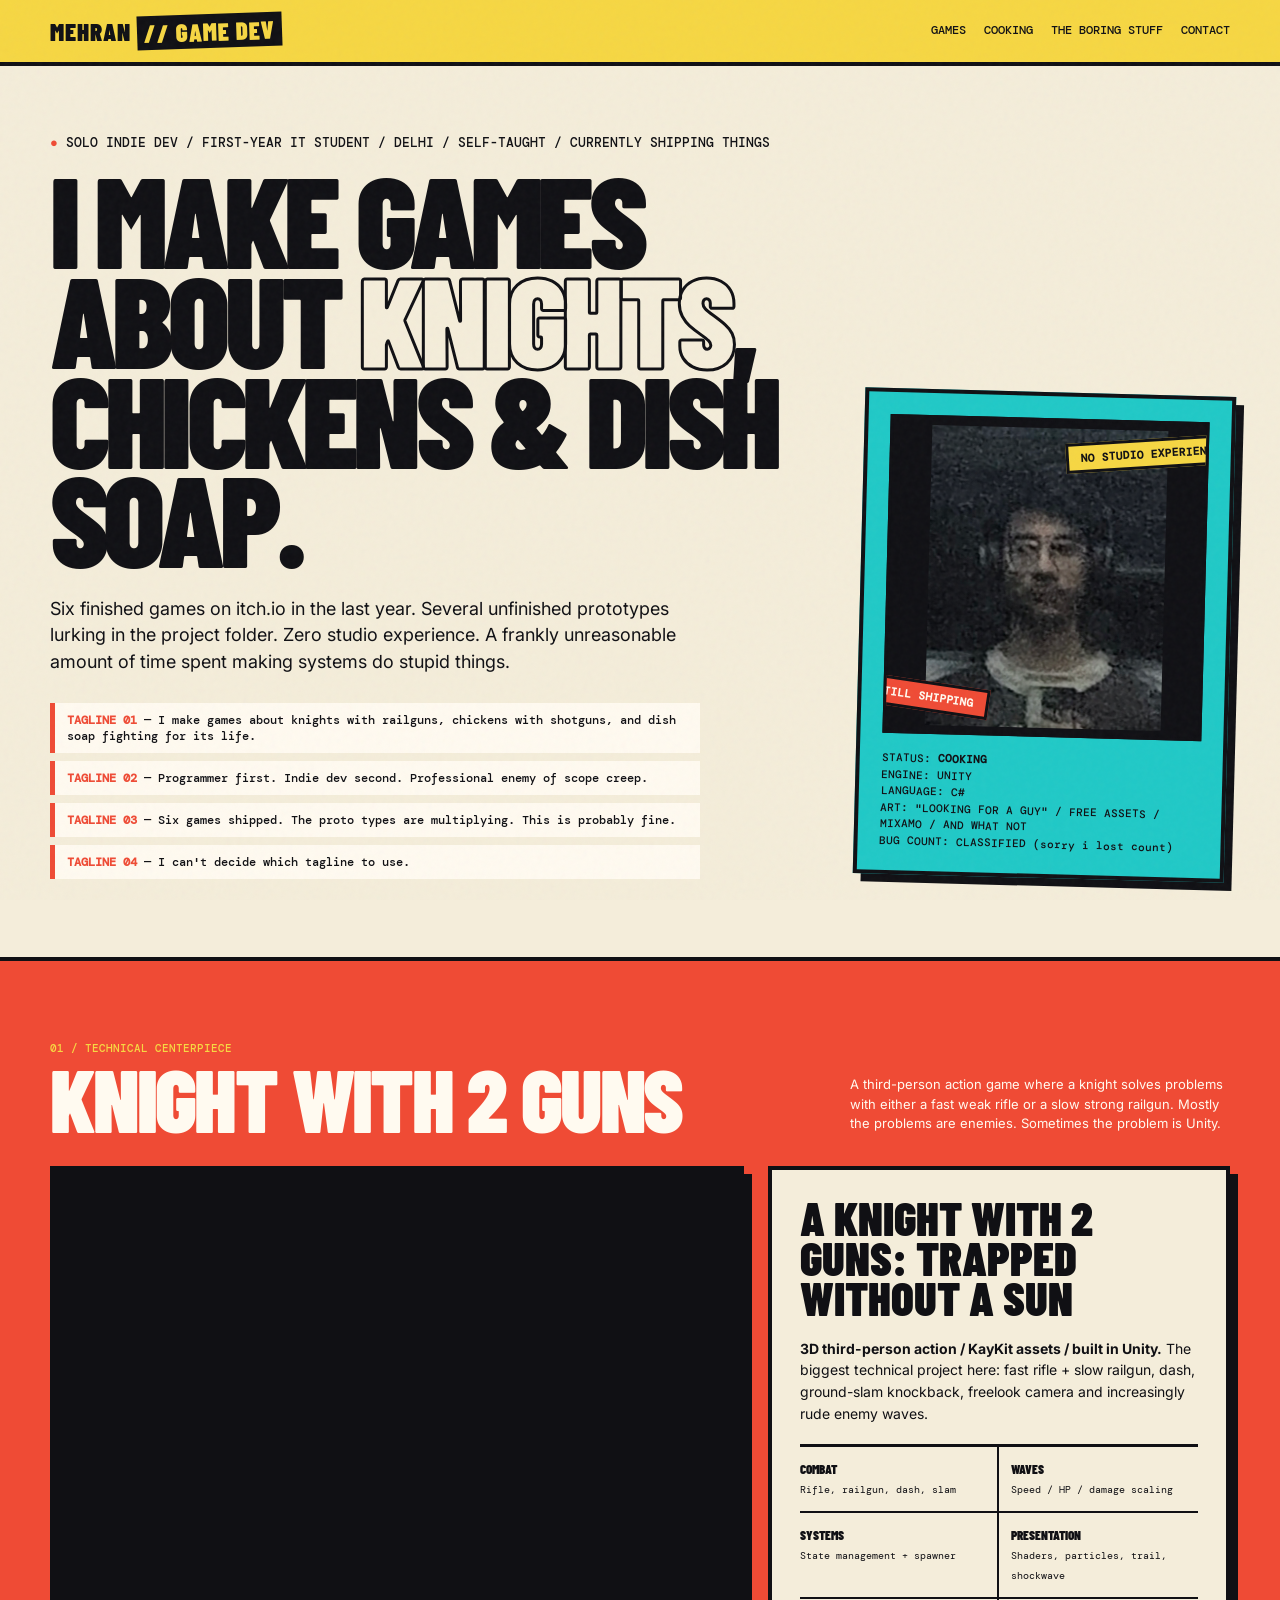
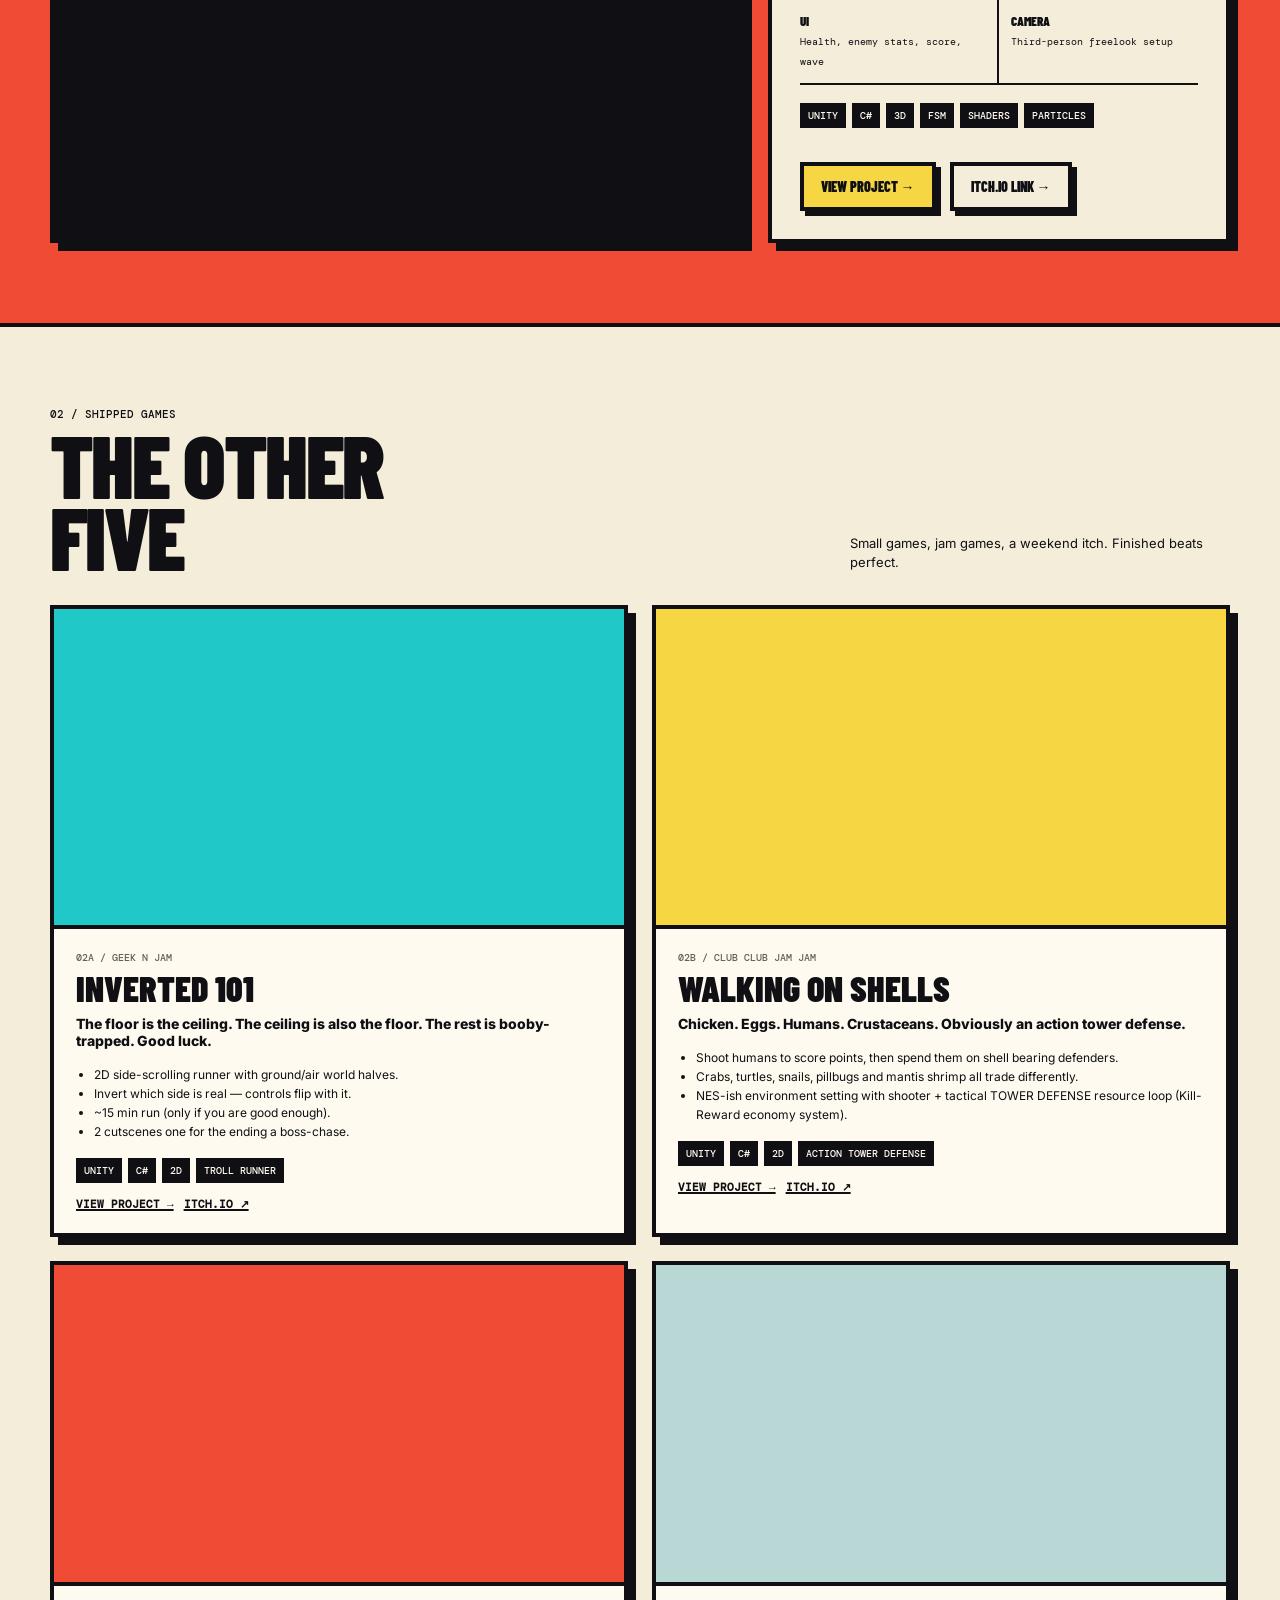
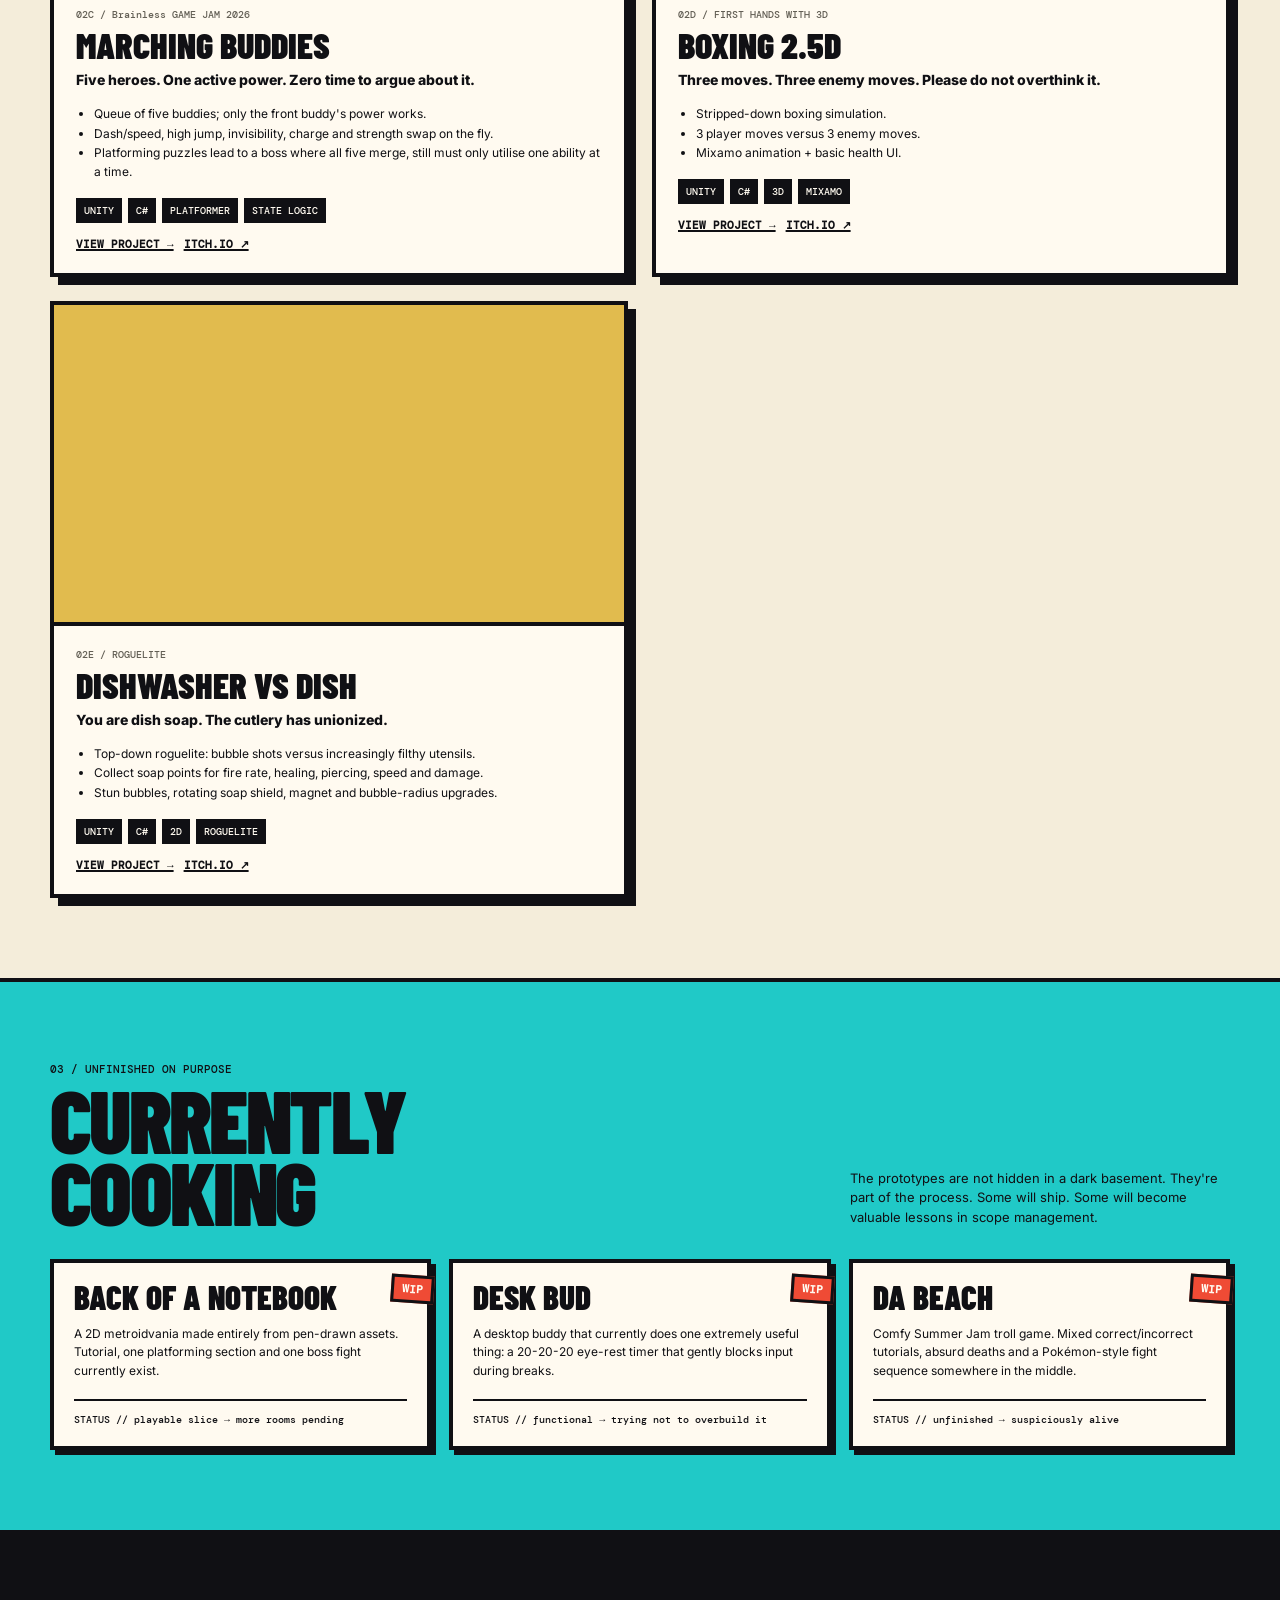
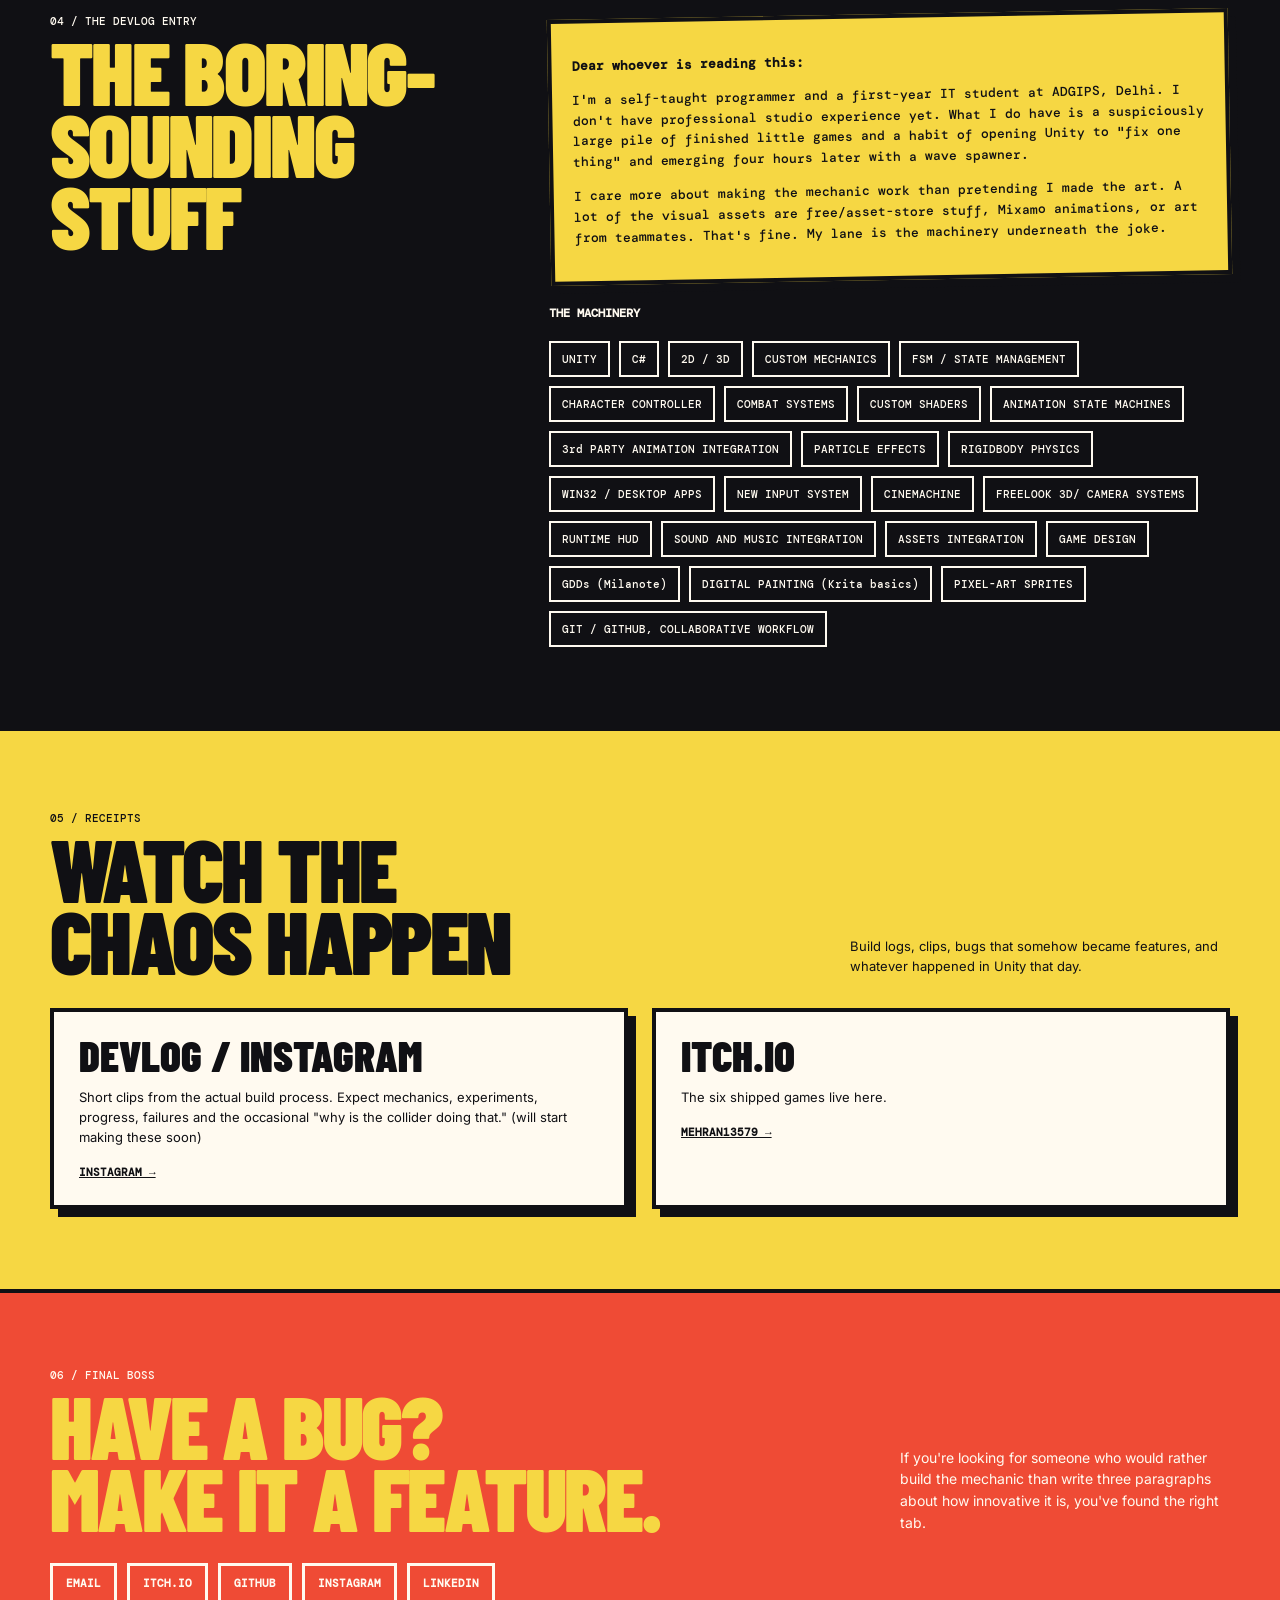
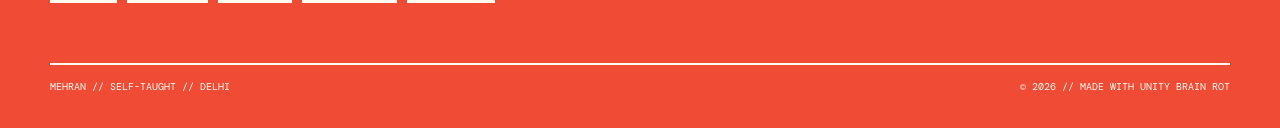
==== index.html @ f03bd95a "initialising portfolio" ====
<!DOCTYPE html>
<html lang="en">
<head>
<meta charset="UTF-8">
<meta name="viewport" content="width=device-width, initial-scale=1.0">
<title>MEHRAN // GAME DEV</title>
<meta name="description" content="Mehran — self-taught indie game developer and first-year IT student at ADGIPS, Delhi. Six shipped games, too many prototypes.">
<link rel="stylesheet" href="css/style.css">
<script src="js/games.js" defer></script><script src="js/main.js" defer></script><script src="js/games-renderer.js" defer></script></head>
<body>
<div class="noise"></div>

<header class="topbar">
  <div class="wrap">
    <div class="logo">MEHRAN <span>// GAME DEV</span></div>
    <nav>
      <a href="#games">games</a><a href="cooking.html">cooking</a><a href="#about">the boring stuff</a><a href="#contact">contact</a>
    </nav>
  </div>
</header>

<main>
<section class="hero">
  <div class="wrap hero-grid">
    <div>
      <div class="kicker">solo indie dev / first-year IT student / Delhi / self-taught / currently shipping things</div>
      <h1>I make games about <span class="stroke">knights</span>, chickens &amp; dish soap.</h1>
      <p class="hero-copy">Six finished games on itch.io in the last year. Several unfinished prototypes lurking in the project folder. Zero studio experience. A frankly unreasonable amount of time spent making systems do stupid things.</p>
      <div class="tagline-options">
        <div class="tagline"><b>TAGLINE 01</b> — I make games about knights with railguns, chickens with shotguns, and dish soap fighting for its life.</div>
        <div class="tagline"><b>TAGLINE 02</b> — Programmer first. Indie dev second. Professional enemy of scope creep.</div>
        <div class="tagline"><b>TAGLINE 03</b> — Six games shipped. The proto types are multiplying. This is probably fine.</div>
        <div class="tagline"><b>TAGLINE 04</b> — I can't decide which tagline to use.</div>
      </div>
    </div>
    <aside class="hero-side">
      <div class="screen"><img src="assets/me.jpg" alt="Mehran"><div class="tape a">NO STUDIO EXPERIENCE</div><div class="tape b">STILL SHIPPING</div></div>
      <p>STATUS: <b>COOKING</b><br>ENGINE: UNITY<br>LANGUAGE: C#<br>ART: "LOOKING FOR A GUY" / FREE ASSETS / MIXAMO / AND WHAT NOT <br>BUG COUNT: CLASSIFIED (sorry i lost count)</p>
    </aside>
  </div>
</section>

<section class="flagship" id="flagship">
  <div class="wrap">
    <div class="section-head">
      <div><div class="eyebrow">01 / technical centerpiece</div><h2>KNIGHT WITH 2 GUNS</h2></div>
      <div class="section-note">A third-person action game where a knight solves problems with either a fast weak rifle or a slow strong railgun. Mostly the problems are enemies. Sometimes the problem is Unity.</div>
    </div>
    <div class="flagship-grid">
      <div class="media" id="flagship-media">
        <video autoplay muted loop playsinline>
          <source src="assets/games/knight/knight edited flaghship1.mp4" type="video/mp4">
        </video>
      <!-- <div class="hud"><span class="tl">HP ████████░░</span><span class="tr">WAVE 07</span><span class="bl">SCORE 004280</span><span class="br">RAILGUN READY</span></div> -->
      </div> 
      <article class="flagship-info">
        <h3>A Knight With 2 Guns: Trapped Without a Sun</h3>
        <p><b>3D third-person action / KayKit assets / built in Unity.</b> The biggest technical project here: fast rifle + slow railgun, dash, ground-slam knockback, freelook camera and increasingly rude enemy waves.</p>
        <div class="specs">
          <div class="spec"><b>Combat</b><small>Rifle, railgun, dash, slam</small></div>
          <div class="spec"><b>Waves</b><small>Speed / HP / damage scaling</small></div>
          <div class="spec"><b>Systems</b><small>State management + spawner</small></div>
          <div class="spec"><b>Presentation</b><small>Shaders, particles, trail, shockwave</small></div>
          <div class="spec"><b>UI</b><small>Health, enemy stats, score, wave</small></div>
          <div class="spec"><b>Camera</b><small>Third-person freelook setup</small></div>
        </div>
        <div class="tags"><span class="tag">UNITY</span><span class="tag">C#</span><span class="tag">3D</span><span class="tag">FSM</span><span class="tag">SHADERS</span><span class="tag">PARTICLES</span></div>
        <div class="card-actions">
          <a class="button" href="games/knight.html">VIEW PROJECT →</a>
          <a class="button secondary" href="https://mehran13579.itch.io/a-knight-with-2-guns-trapped-without-a-sun" target="_blank" rel="noopener">ITCH.IO LINK →</a>
        </div>
      </article>
    </div>
  </div>
</section>

<section class="games" id="games">
<div class="wrap">
  <div class="section-head">
    <div><div class="eyebrow">02 / shipped games</div><h2>THE OTHER<br>FIVE</h2></div>
    <div class="section-note">Small games, jam games, a weekend itch. Finished beats perfect.</div>
  </div>
  <div class="game-grid" id="game-grid"></div>
</div>
</section>

<section class="cooking" id="cooking">
<div class="wrap">
  <div class="section-head"><div><div class="eyebrow">03 / unfinished on purpose</div><h2>CURRENTLY<br>COOKING</h2></div><div class="section-note">The prototypes are not hidden in a dark basement. They're part of the process. Some will ship. Some will become valuable lessons in scope management.</div></div>
  <div class="cook-grid">
    <article class="cook"><h3>Back of a Notebook</h3><p>A 2D metroidvania made entirely from pen-drawn assets. Tutorial, one platforming section and one boss fight currently exist.</p><div class="status">STATUS // playable slice → more rooms pending</div></article>
    <article class="cook"><h3>Desk Bud</h3><p>A desktop buddy that currently does one extremely useful thing: a 20-20-20 eye-rest timer that gently blocks input during breaks.</p><div class="status">STATUS // functional → trying not to overbuild it</div></article>
    <article class="cook"><h3>DA Beach</h3><p>Comfy Summer Jam troll game. Mixed correct/incorrect tutorials, absurd deaths and a Pokémon-style fight sequence somewhere in the middle.</p><div class="status">STATUS // unfinished → suspiciously alive</div></article>
  </div>
</div>
</section>

<section class="about" id="about">
<div class="wrap about-grid">
  <div><div class="eyebrow">04 / the devlog entry</div><h2>THE BORING-SOUNDING STUFF</h2></div>
  <div>
    <div class="devlog">
      <p><b>Dear whoever is reading this:</b></p>
      <p>I'm a self-taught programmer and a first-year IT student at ADGIPS, Delhi. I don't have professional studio experience yet. What I do have is a suspiciously large pile of finished little games and a habit of opening Unity to "fix one thing" and emerging four hours later with a wave spawner.</p>
      <p>I care more about making the mechanic work than pretending I made the art. A lot of the visual assets are free/asset-store stuff, Mixamo animations, or art from teammates. That's fine. My lane is the machinery underneath the joke.</p>
    </div>
    <div class="skill-label">the machinery</div>
    <div class="skills">
      <span class="skill">UNITY</span><span class="skill">C#</span><span class="skill">2D / 3D</span><span class="skill">CUSTOM MECHANICS</span><span class="skill">FSM / STATE MANAGEMENT</span><span class="skill">CHARACTER CONTROLLER</span><span class="skill">COMBAT SYSTEMS</span><span class="skill">CUSTOM SHADERS</span><span class="skill">ANIMATION STATE MACHINES</span><span class="skill">3rd PARTY ANIMATION INTEGRATION</span><span class="skill">PARTICLE EFFECTS</span><span class="skill">RIGIDBODY PHYSICS</span><span class="skill">WIN32 / DESKTOP APPS</span><span class="skill">NEW INPUT SYSTEM</span><span class="skill">CINEMACHINE</span><span class="skill">FREELOOK 3D/ CAMERA SYSTEMS</span><span class="skill">RUNTIME HUD</span><span class="skill">SOUND AND MUSIC INTEGRATION</span><span class="skill">ASSETS INTEGRATION</span><span class="skill">GAME DESIGN</span><span class="skill">GDDs (Milanote)</span><span class="skill">DIGITAL PAINTING (Krita basics)</span><span class="skill">PIXEL-ART SPRITES</span><span class="skill">GIT / GITHUB, COLLABORATIVE WORKFLOW</span>
    </div>
  </div>
</div>
</section>

<section class="content">
<div class="wrap">
  <div class="section-head"><div><div class="eyebrow">05 / receipts</div><h2>WATCH THE<br>CHAOS HAPPEN</h2></div><div class="section-note">Build logs, clips, bugs that somehow became features, and whatever happened in Unity that day.</div></div>
  <div class="content-grid">
    <article class="content-card"><h3>Devlog / Instagram</h3><p>Short clips from the actual build process. Expect mechanics, experiments, progress, failures and the occasional "why is the collider doing that." (will start making these soon)</p><a href="https://www.instagram.com/marshmallow077341/" target="_blank" rel="noopener"">INSTAGRAM →</a></article>
    <article class="content-card"><h3>Itch.io</h3><p>The six shipped games live here.</p><a href="https://mehran13579.itch.io/" target="_blank" rel="noopener">Mehran13579 →</a></article>
  </div>
</div>
</section>
</main>

<footer id="contact">
<div class="wrap">
  <div class="footer-main">
    <div><div class="eyebrow">06 / final boss</div><h2>HAVE A BUG?<br>MAKE IT A FEATURE.</h2></div>
    <div style="max-width:330px;font-size:14px;line-height:1.55">If you're looking for someone who would rather build the mechanic than write three paragraphs about how innovative it is, you've found the right tab.</div>
  </div>
  <div class="footer-links">
    <a href="https://mail.google.com/mail/?view=cm&fs=1&to=mehran810428@gmail.com" target="_blank" rel="noopener">EMAIL</a>
    <a href="https://mehran13579.itch.io/"  target="_blank" rel="noopener">ITCH.IO</a>
    <a href="https://github.com/Mehran579"  target="_blank" rel="noopener">GITHUB</a>
    <a href="https://www.instagram.com/marshmallow077341/"  target="_blank" rel="noopener">INSTAGRAM</a>
    <a href="https://www.linkedin.com/in/md-mehran-83b8a8310/"  target="_blank" rel="noopener">LINKEDIN</a>
  </div>
  <div class="footnote"><span>MEHRAN // SELF-TAUGHT // DELHI</span><span>© 2026 // MADE WITH UNITY BRAIN ROT</span></div>
</div>
</footer>


</body>
</html>
---- css/style.css ----
@import url('https://fonts.googleapis.com/css2?family=Barlow+Condensed:wght@600;700;800;900&family=DM+Mono:wght@400;500&family=Inter:wght@400;600;700;800&display=swap');

:root{
  --ink:#101014;
  --paper:#f4edda;
  --yellow:#f6d743;
  --red:#ef4b35;
  --cyan:#20c9c7;
  --white:#fffaf0;
  --muted:#635f55;
  --border:4px solid var(--ink);
  --shadow:8px 8px 0 var(--ink);
  --display:"Barlow Condensed", Impact, sans-serif;
  --body:Inter, Arial, sans-serif;
  --mono:"DM Mono", monospace;
}
*{box-sizing:border-box}
html{scroll-behavior:smooth}
body{margin:0;background:var(--paper);color:var(--ink);font-family:var(--body);overflow-x:hidden}
a{color:inherit}
::selection{background:var(--red);color:var(--white)}

.noise{position:fixed;inset:0;pointer-events:none;opacity:.035;z-index:20;background-image:url("data:image/svg+xml,%3Csvg viewBox='0 0 180 180' xmlns='http://www.w3.org/2000/svg'%3E%3Cfilter id='n'%3E%3CfeTurbulence type='fractalNoise' baseFrequency='.9' numOctaves='3' stitchTiles='stitch'/%3E%3C/filter%3E%3Crect width='100%25' height='100%25' filter='url(%23n)'/%3E%3C/svg%3E")}
.wrap{width:min(1180px,calc(100% - 32px));margin:auto}
.topbar{border-bottom:var(--border);background:var(--yellow);position:sticky;top:0;z-index:15}
.topbar .wrap{height:62px;display:flex;align-items:center;justify-content:space-between;gap:20px}
.logo{font:900 25px var(--display);letter-spacing:.04em}
.logo span{display:inline-block;background:var(--ink);color:var(--yellow);padding:2px 7px;transform:rotate(-2deg)}
nav{display:flex;gap:18px;font:500 12px var(--mono);text-transform:uppercase}
nav a{text-decoration:none;border-bottom:2px solid transparent}
nav a:hover{border-color:var(--ink)}

.hero{padding:68px 0 78px;border-bottom:var(--border);position:relative;overflow:hidden}
.hero-grid{display:grid;grid-template-columns:1.35fr .65fr;gap:38px;align-items:end}
.kicker{font:500 13px var(--mono);text-transform:uppercase;margin-bottom:18px}
.kicker::before{content:"●";color:var(--red);margin-right:8px}
h1{font:900 clamp(65px,10vw,142px)/.78 var(--display);text-transform:uppercase;letter-spacing:-.045em;margin:0;max-width:850px}
.hero h1 .stroke{-webkit-text-stroke:3px var(--ink);color:transparent}
.hero-copy{font-size:18px;line-height:1.45;max-width:630px;margin:28px 0 0}
.tagline-options{margin-top:28px;display:grid;gap:8px;max-width:650px}
.tagline{font:500 12px var(--mono);border-left:5px solid var(--red);padding:9px 12px;background:var(--white)}
.tagline b{color:var(--red)}
.hero-side{border:var(--border);background:var(--cyan);padding:22px;box-shadow:var(--shadow);transform:rotate(1.5deg)}
.hero-side .screen{aspect-ratio:1/1;background:var(--ink);border:3px solid var(--ink);display:grid;place-items:center;position:relative;overflow:hidden}
.crosshair{font:900 95px var(--display);color:var(--yellow);line-height:1}
.hero-side p{font:500 11px var(--mono);line-height:1.5;margin:16px 0 0}
.tape{position:absolute;background:var(--yellow);border:3px solid var(--ink);padding:5px 12px;font:700 11px var(--mono);transform:rotate(-5deg)}
.tape.a{top:15px;right:-30px}.tape.b{bottom:20px;left:-25px;transform:rotate(7deg);background:var(--red);color:var(--white)}

section{padding:80px 0;border-bottom:var(--border)}
.section-head{display:flex;justify-content:space-between;align-items:flex-end;gap:20px;margin-bottom:32px}
.eyebrow{font:500 11px var(--mono);text-transform:uppercase;margin-bottom:7px}
h2{font:900 clamp(45px,7vw,88px)/.82 var(--display);margin:0;text-transform:uppercase;letter-spacing:-.03em}
.section-note{max-width:380px;font-size:13px;line-height:1.5}

.flagship{background:var(--red)}
.flagship .section-head{color:var(--white)}
.flagship .eyebrow{color:var(--yellow)}
.flagship-grid{display:grid;grid-template-columns:1.2fr .8fr;gap:24px}
.media{border:var(--border);background:var(--ink);box-shadow:var(--shadow);position:relative;min-height:420px;display:flex;align-items:center;justify-content:center;overflow:hidden}
/* .media::before{content:"GAMEPLAY MEDIA SLOT";font:700 13px var(--mono);letter-spacing:.12em;color:var(--yellow);border:2px dashed var(--yellow);padding:16px;transform:rotate(-4deg)} */
.media .hud{position:absolute;inset:15px;pointer-events:none;font:700 10px var(--mono);color:var(--white)}
.hud span{position:absolute}.hud .tl{top:0;left:0}.hud .tr{top:0;right:0}.hud .bl{bottom:0;left:0}.hud .br{bottom:0;right:0}
.flagship-info{border:var(--border);background:var(--paper);padding:28px;box-shadow:var(--shadow)}
.flagship-info h3{font:900 47px/.85 var(--display);text-transform:uppercase;margin:0 0 20px}
.flagship-info p{font-size:14px;line-height:1.55}
.specs{display:grid;grid-template-columns:1fr 1fr;border-top:3px solid var(--ink);margin-top:20px}
.spec{padding:14px 8px 14px 0;border-bottom:2px solid var(--ink)}
.spec:nth-child(odd){border-right:2px solid var(--ink);padding-right:12px}
.spec:nth-child(even){padding-left:12px}
.spec b{display:block;font:900 13px var(--display);text-transform:uppercase}.spec small{font:400 10px var(--mono)}
.tags{display:flex;flex-wrap:wrap;gap:6px;margin-top:18px}
.tag{font:500 10px var(--mono);background:var(--ink);color:var(--white);padding:6px 8px}
.button{display:inline-block;margin-top:20px;background:var(--yellow);border:var(--border);padding:12px 17px;text-decoration:none;font:900 14px var(--display);text-transform:uppercase;box-shadow:5px 5px 0 var(--ink)}
.button:hover{transform:translate(3px,3px);box-shadow:2px 2px 0 var(--ink)}

.games{background:var(--paper)}
.game-grid{display:grid;grid-template-columns:repeat(2,1fr);gap:24px}
.game-card{border:var(--border);background:var(--white);box-shadow:var(--shadow);position:relative;transition:transform .15s}
.game-card:hover{transform:rotate(-.7deg)}
.game-art{aspect-ratio:16/9;height:auto;background:var(--ink);display:grid;place-items:center;border-bottom:var(--border);position:relative;overflow:hidden}
.game-art .slot{color:var(--yellow);font:500 11px var(--mono);border:2px dashed var(--yellow);padding:12px}
.game-art .icon{position:absolute;font:900 80px var(--display);opacity:.9}
.game-card:nth-child(1) .game-art{background:var(--cyan)}.game-card:nth-child(2) .game-art{background:var(--yellow)}
.game-card:nth-child(3) .game-art{background:var(--red)}.game-card:nth-child(4) .game-art{background:#b9d7d5}
.game-card:nth-child(5) .game-art{background:#e1bb4e}
.card-body{padding:22px}
.card-num{font:500 10px var(--mono);color:var(--muted)}
.card-body h3{font:900 36px/.9 var(--display);text-transform:uppercase;margin:8px 0 10px}
.hook{font-weight:800;font-size:14px;margin-bottom:16px}
.card-body ul{padding-left:18px;margin:0;font-size:12px;line-height:1.6}
.card-body .tags{margin-top:17px}
.card-link{font:700 11px var(--mono);display:inline-block;margin-top:18px;text-transform:uppercase;text-decoration-thickness:2px}

.cooking{background:var(--cyan)}
.cook-grid{display:grid;grid-template-columns:repeat(3,1fr);gap:18px}
.cook{border:var(--border);background:var(--white);padding:20px;box-shadow:5px 5px 0 var(--ink);position:relative}
.cook:after{content:"WIP";position:absolute;top:12px;right:-7px;background:var(--red);color:var(--white);border:3px solid var(--ink);padding:4px 8px;font:900 11px var(--mono);transform:rotate(4deg)}
.cook h3{font:900 33px/.9 var(--display);text-transform:uppercase;margin:0 0 12px;padding-right:30px}
.cook p{font-size:12px;line-height:1.55}
.cook .status{font:500 10px var(--mono);border-top:2px solid var(--ink);padding-top:12px;margin-top:18px}

.about{background:var(--ink);color:var(--white)}
.about-grid{display:grid;grid-template-columns:.8fr 1.2fr;gap:45px}
.about h2{color:var(--yellow)}
.devlog{border:var(--border);padding:20px;background:var(--yellow);color:var(--ink);box-shadow:var(--shadow);transform:rotate(-1deg)}
.devlog p{font:500 13px/1.6 var(--mono)}
.skills{display:flex;flex-wrap:wrap;gap:9px;margin-top:20px}
.skill{border:2px solid var(--white);padding:9px 11px;font:500 11px var(--mono)}
.about-copy{font-size:16px;line-height:1.65;max-width:700px}.about-copy strong{color:var(--yellow)}
.skill-label{font:700 12px var(--mono);margin-top:25px;text-transform:uppercase}

.content{background:var(--yellow)}
.content-grid{display:grid;grid-template-columns:1fr 1fr;gap:24px}
.content-card{border:var(--border);background:var(--white);padding:25px;box-shadow:var(--shadow)}
.content-card h3{font:900 43px/.85 var(--display);text-transform:uppercase;margin:0 0 12px}
.content-card p{font-size:13px;line-height:1.55}
.content-card a{font:700 11px var(--mono);text-transform:uppercase}

footer{background:var(--red);color:var(--white);padding:75px 0 35px}
.footer-main{display:flex;justify-content:space-between;align-items:end;gap:30px}
footer h2{color:var(--yellow);max-width:700px}
.footer-links{display:flex;flex-wrap:wrap;gap:10px;margin-top:30px}
.footer-links a{border:3px solid var(--white);padding:10px 13px;text-decoration:none;font:700 11px var(--mono)}
.footer-links a:hover{background:var(--white);color:var(--red)}
.footnote{margin-top:60px;border-top:2px solid var(--white);padding-top:15px;font:400 10px var(--mono);display:flex;justify-content:space-between}

@media(max-width:800px){
  .topbar .wrap{height:auto;min-height:58px;padding:10px 0}.topbar nav{display:none}
  .hero{padding:50px 0}.hero-grid,.flagship-grid,.about-grid,.content-grid{grid-template-columns:1fr}
  .hero-side{max-width:330px;margin:10px auto 0}.game-grid{grid-template-columns:1fr}.cook-grid{grid-template-columns:1fr}
  .media{min-height:300px}.section-head{display:block}.section-note{margin-top:15px}
  .footer-main{display:block}
}
@media(max-width:500px){
  .wrap{width:min(100% - 22px,1180px)}section{padding:55px 0}
  h1{font-size:65px}.flagship-info h3{font-size:39px}.game-art{aspect-ratio:16/9;height:auto}
  .specs{grid-template-columns:1fr}.spec:nth-child(odd){border-right:0;padding-right:0}.spec:nth-child(even){padding-left:0}
  .footnote{display:block}.footnote span{display:block;margin-top:8px}
}
/* Scalable media */
.game-media,.game-media img,.game-media video{width:100%;height:100%}
.game-media{position:absolute;inset:0;overflow:hidden}
.game-media img,.game-media video{object-fit:cover;display:block}
.game-media-placeholder{position:absolute;inset:0;display:grid;place-items:center;pointer-events:none}
.game-art .game-media-placeholder{color:var(--yellow);font:500 11px var(--mono);z-index:2}
.game-art.has-media .game-media-placeholder{display:none}


/* MP4 / WebM gameplay media */
.game-media video{
  width:100%;
  height:100%;
  display:block;
  object-fit:cover;
}
.game-media .video-fallback{
  display:none;
}


/* =========================================================
   MULTI-PAGE PROJECTS
   Same visual language; deeper project pages.
   ========================================================= */
.project-hero{padding:64px 0 72px;border-bottom:var(--border);background:var(--red)}
.project-hero.yellow{background:var(--yellow)}
.project-hero.cyan{background:var(--cyan)}
.project-top{display:grid;grid-template-columns:1fr 1fr;gap:34px;align-items:end}
.project-label{font:500 12px var(--mono);text-transform:uppercase;margin-bottom:14px}
.project-title{font:900 clamp(58px,8vw,110px)/.8 var(--display);text-transform:uppercase;letter-spacing:-.045em;margin:0;max-width:850px}
.project-hook{font:800 clamp(19px,2.2vw,28px)/1.08 var(--display);text-transform:uppercase;margin:24px 0 0;max-width:700px}
.project-intro{font-size:17px;line-height:1.5;max-width:560px;border:var(--border);background:var(--white);padding:24px;box-shadow:var(--shadow);transform:rotate(1deg)}
.project-media{border:var(--border);background:var(--ink);box-shadow:var(--shadow);margin-top:40px;aspect-ratio:16/9;position:relative;overflow:hidden}
.project-media video,.project-media img{width:100%;height:100%;display:block;object-fit:cover}
.project-media .media-empty{height:100%;display:grid;place-items:center;color:var(--yellow);font:500 12px var(--mono);text-align:center;padding:20px}
.project-body{padding:72px 0}
.project-grid{display:grid;grid-template-columns:1.35fr .65fr;gap:54px}
.project-body h2{font-size:58px;margin-bottom:20px}
.project-copy{font-size:18px;line-height:1.6;max-width:720px}
.project-copy p{margin:0 0 22px}
.system-list{display:grid;grid-template-columns:repeat(2,minmax(0,1fr));gap:0;border-top:var(--border)}
.system-item{font:700 13px var(--mono);padding:15px 10px;border-bottom:3px solid var(--ink);text-transform:uppercase}
.project-aside{border:var(--border);background:var(--yellow);padding:22px;box-shadow:var(--shadow);align-self:start}
.project-aside h3{font:900 37px/.9 var(--display);text-transform:uppercase;margin:0 0 20px}
.project-bullets{margin:0;padding-left:19px;line-height:1.65}
.project-bullets li{margin-bottom:10px}
.project-tags{display:flex;flex-wrap:wrap;gap:7px;margin:24px 0}
.project-tag{background:var(--ink);color:var(--white);font:700 10px var(--mono);padding:6px 8px}
.project-cta{display:flex;flex-wrap:wrap;gap:12px;margin-top:28px}
.project-button{display:inline-block;background:var(--yellow);border:var(--border);box-shadow:6px 6px 0 var(--ink);padding:13px 17px;font:800 12px var(--mono);text-decoration:none;text-transform:uppercase}
.project-button.dark{background:var(--ink);color:var(--white);box-shadow:6px 6px 0 var(--red)}
.project-button:hover{transform:translate(3px,3px);box-shadow:3px 3px 0 var(--ink)}
.project-note{border-left:7px solid var(--red);background:var(--paper);padding:16px 18px;font:500 12px/1.6 var(--mono);margin-top:28px}
.back-row{padding:18px 0;border-bottom:var(--border);background:var(--paper)}
.back-row a{font:700 11px var(--mono);text-decoration:none;text-transform:uppercase}
.back-row a:hover{text-decoration:underline}
.site-footer{padding:54px 0;background:var(--ink);color:var(--white)}
.site-footer .logo span{background:var(--yellow);color:var(--ink)}
.footer-grid{display:flex;justify-content:space-between;gap:30px;align-items:end}
.footer-small{font:500 11px/1.5 var(--mono);max-width:420px}
@media(max-width:800px){
  .project-top,.project-grid{grid-template-columns:1fr}
  .project-media{aspect-ratio:16/9}
  .system-list{grid-template-columns:1fr}
  .footer-grid{display:grid}
}
.card-actions{display:flex;flex-wrap:wrap;gap:10px;margin-top:14px}
.card-actions .card-link{margin-top:0}
.card-actions .secondary{background:transparent;color:var(--ink)}

.button.secondary{background:transparent;color:var(--ink);margin-left:4px}
#flagship-media video {
    width: 100%;
    height: 100%;
    object-fit: cover;
    display: block;
}
/* Cooking project media variants */
.game-art.paper{background:var(--paper)}
.game-art.yellow{background:var(--yellow)}
.game-art.red{background:var(--red)}
.game-art.white{color:var(--white)}
.game-art > video,.game-art > img{width:100%;height:100%;object-fit:cover;display:block}
/* .hero-side .screen img {
    width: 100%;
    height: 100%;
    object-fit: cover;
    display: block;
} */
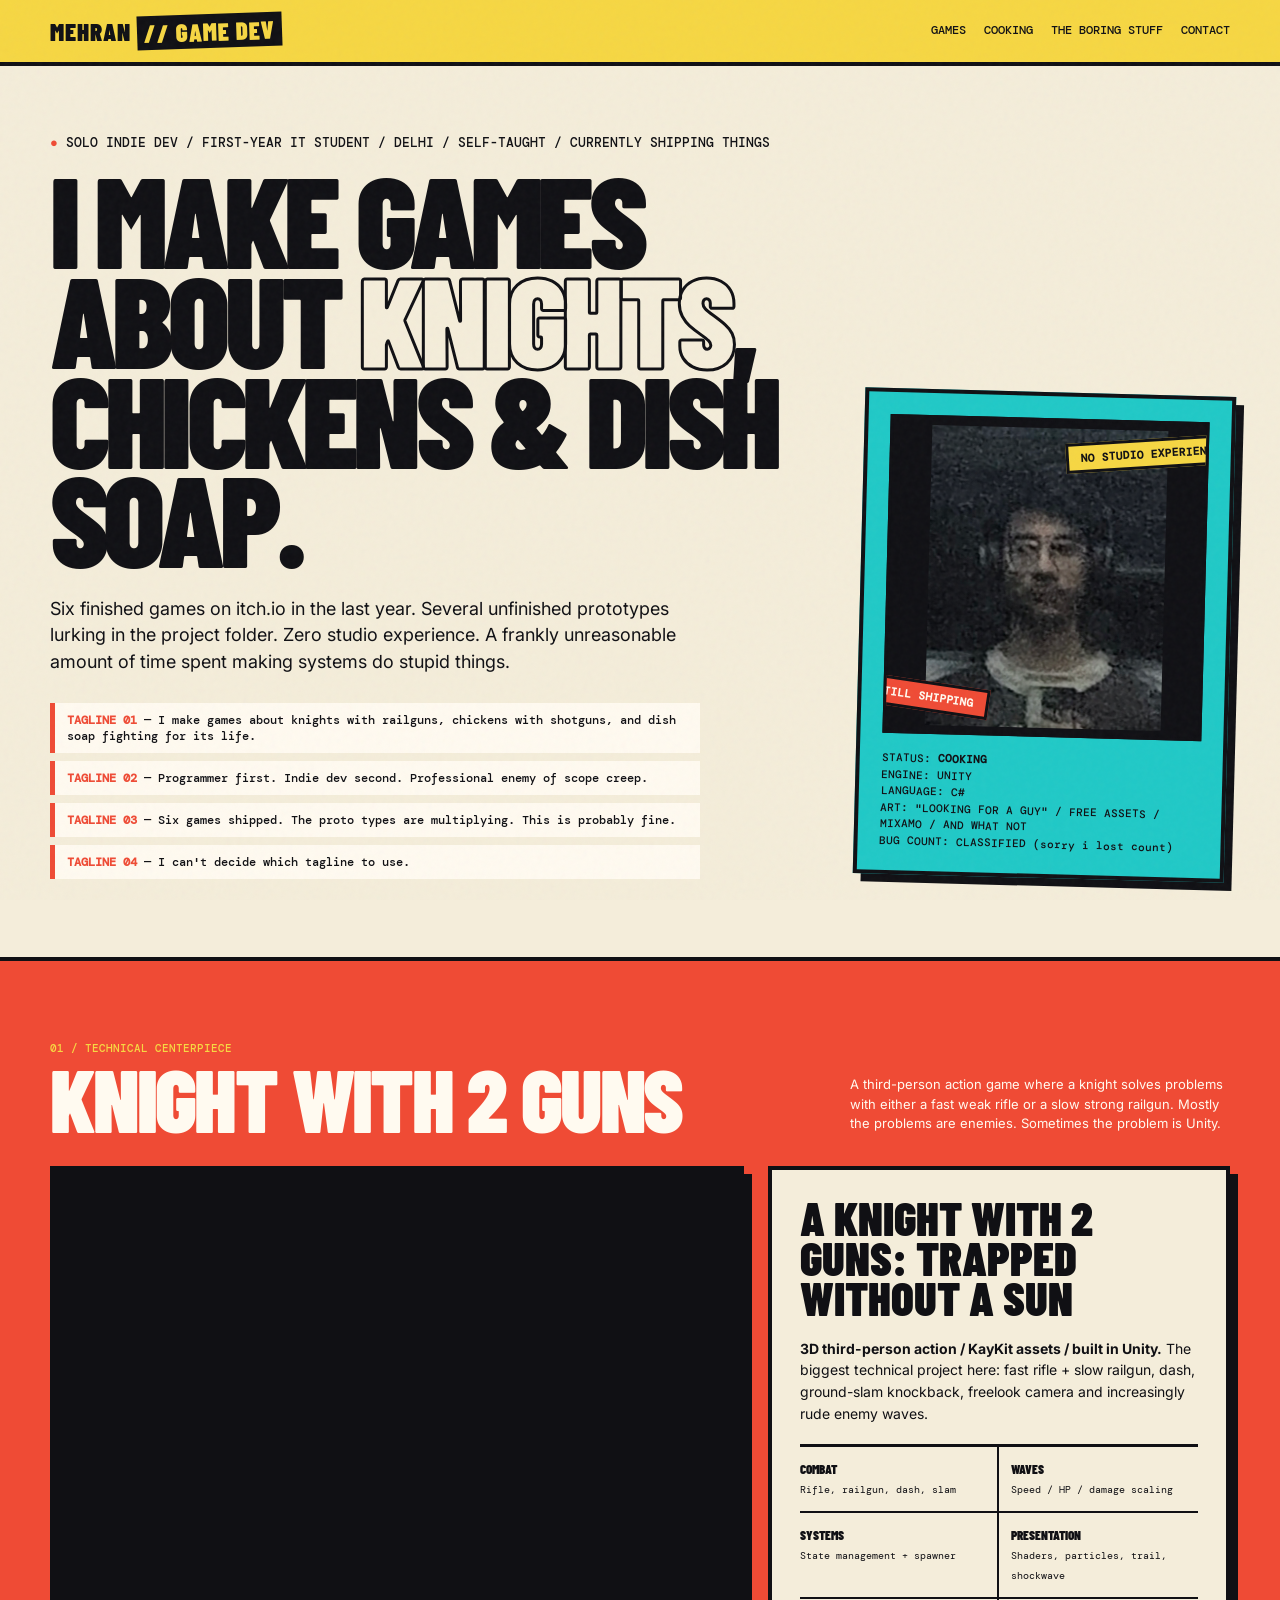
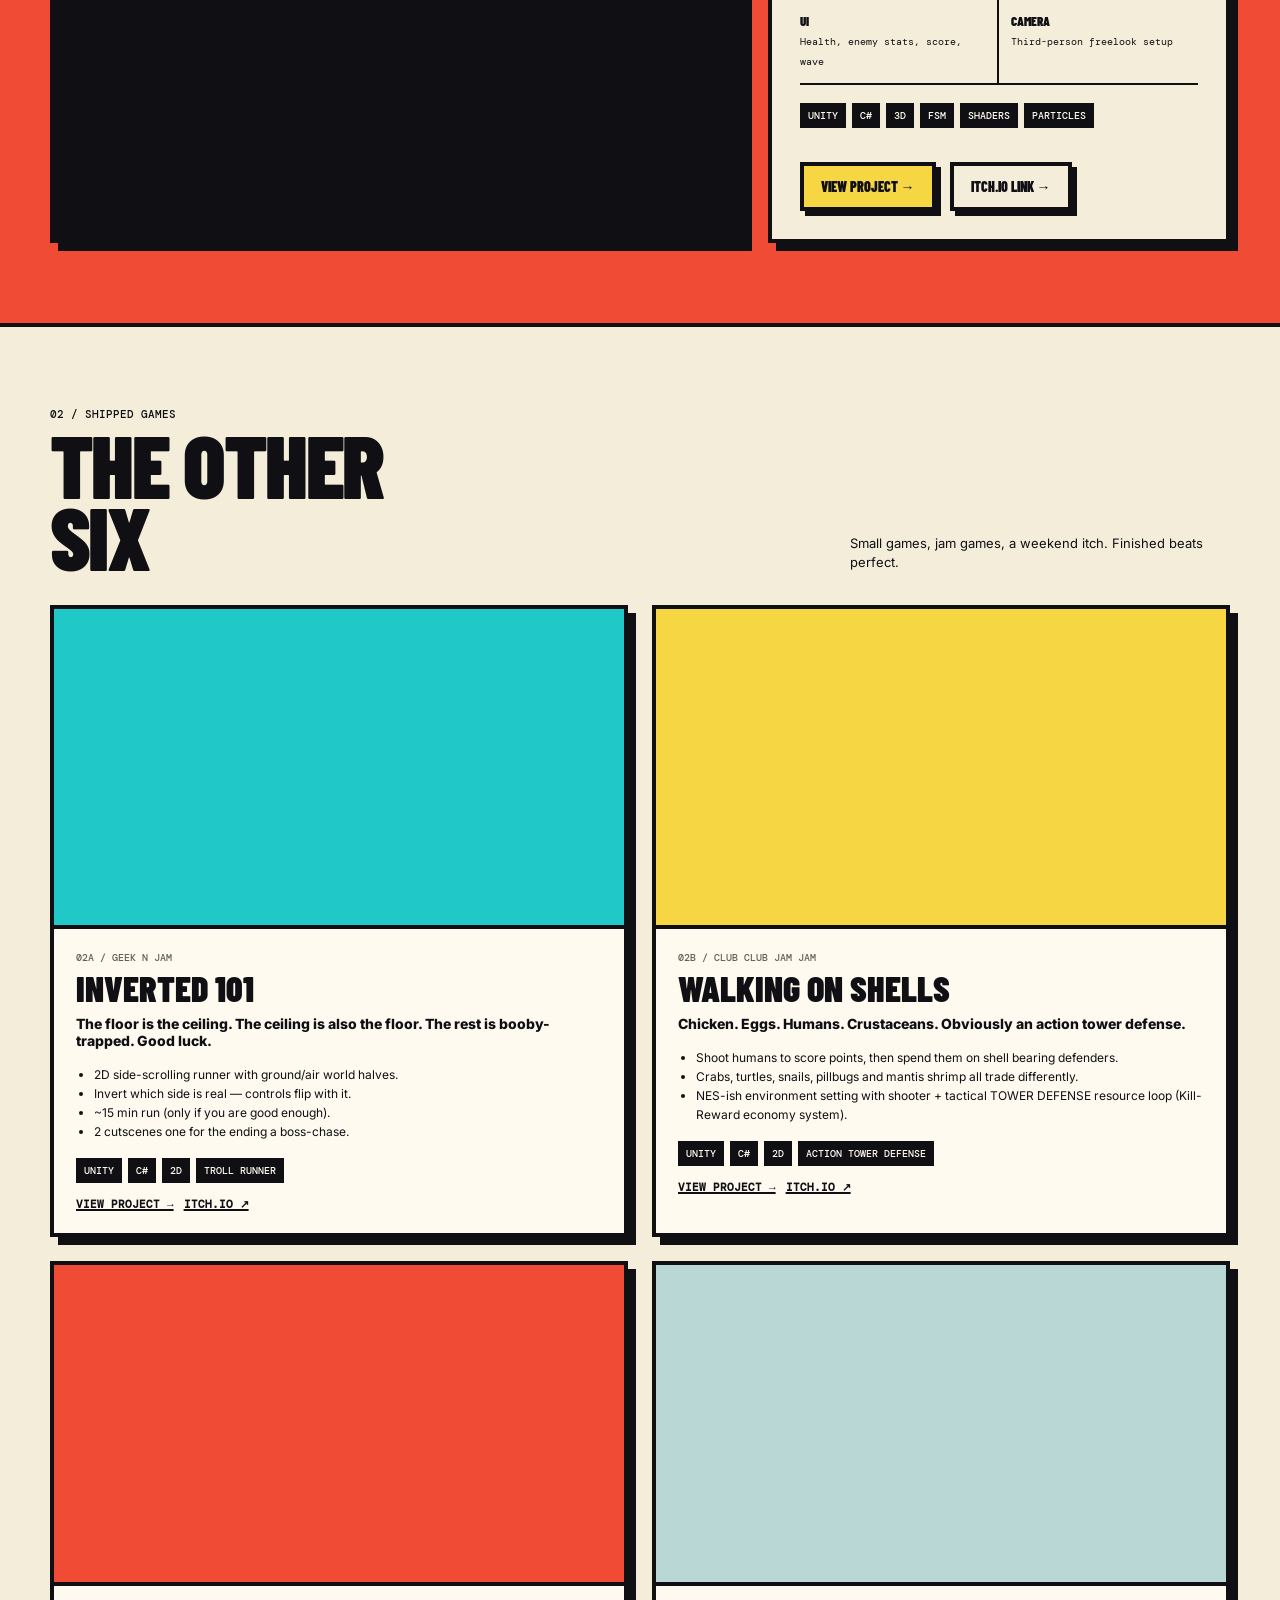
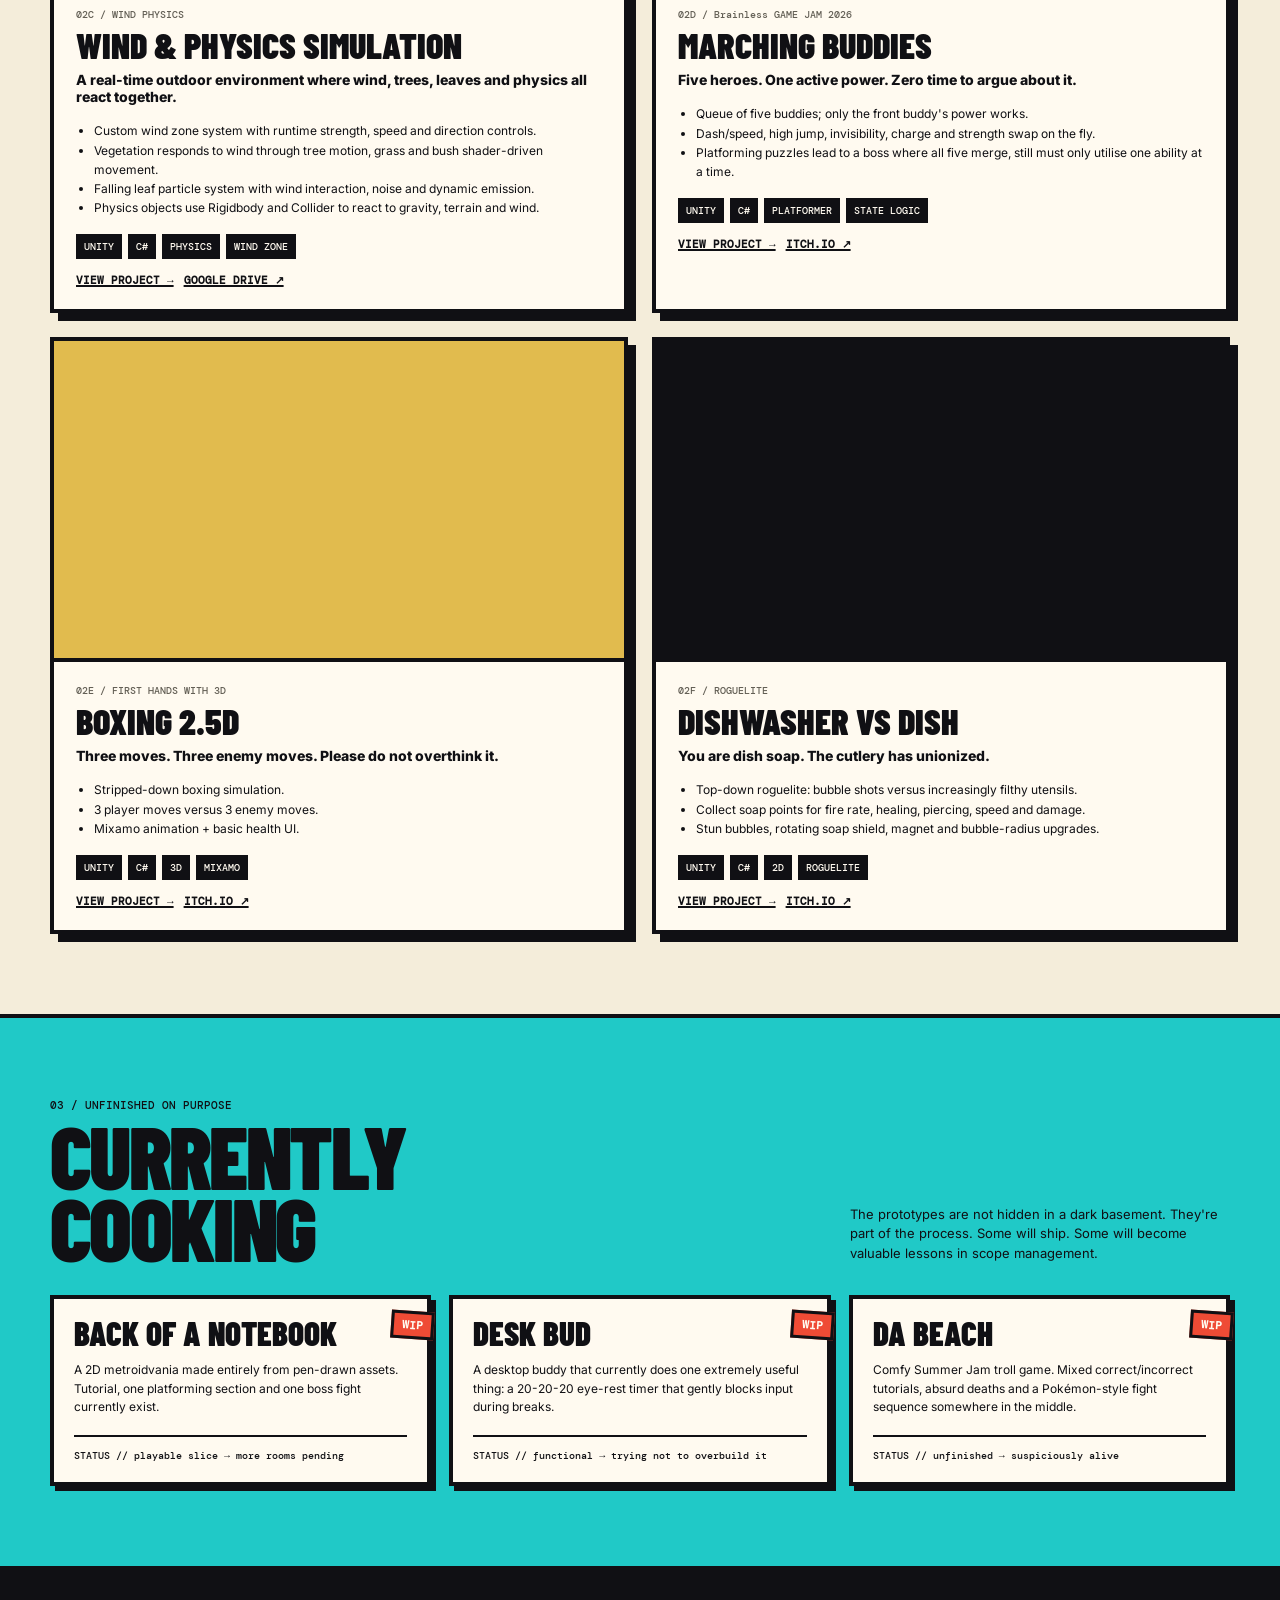
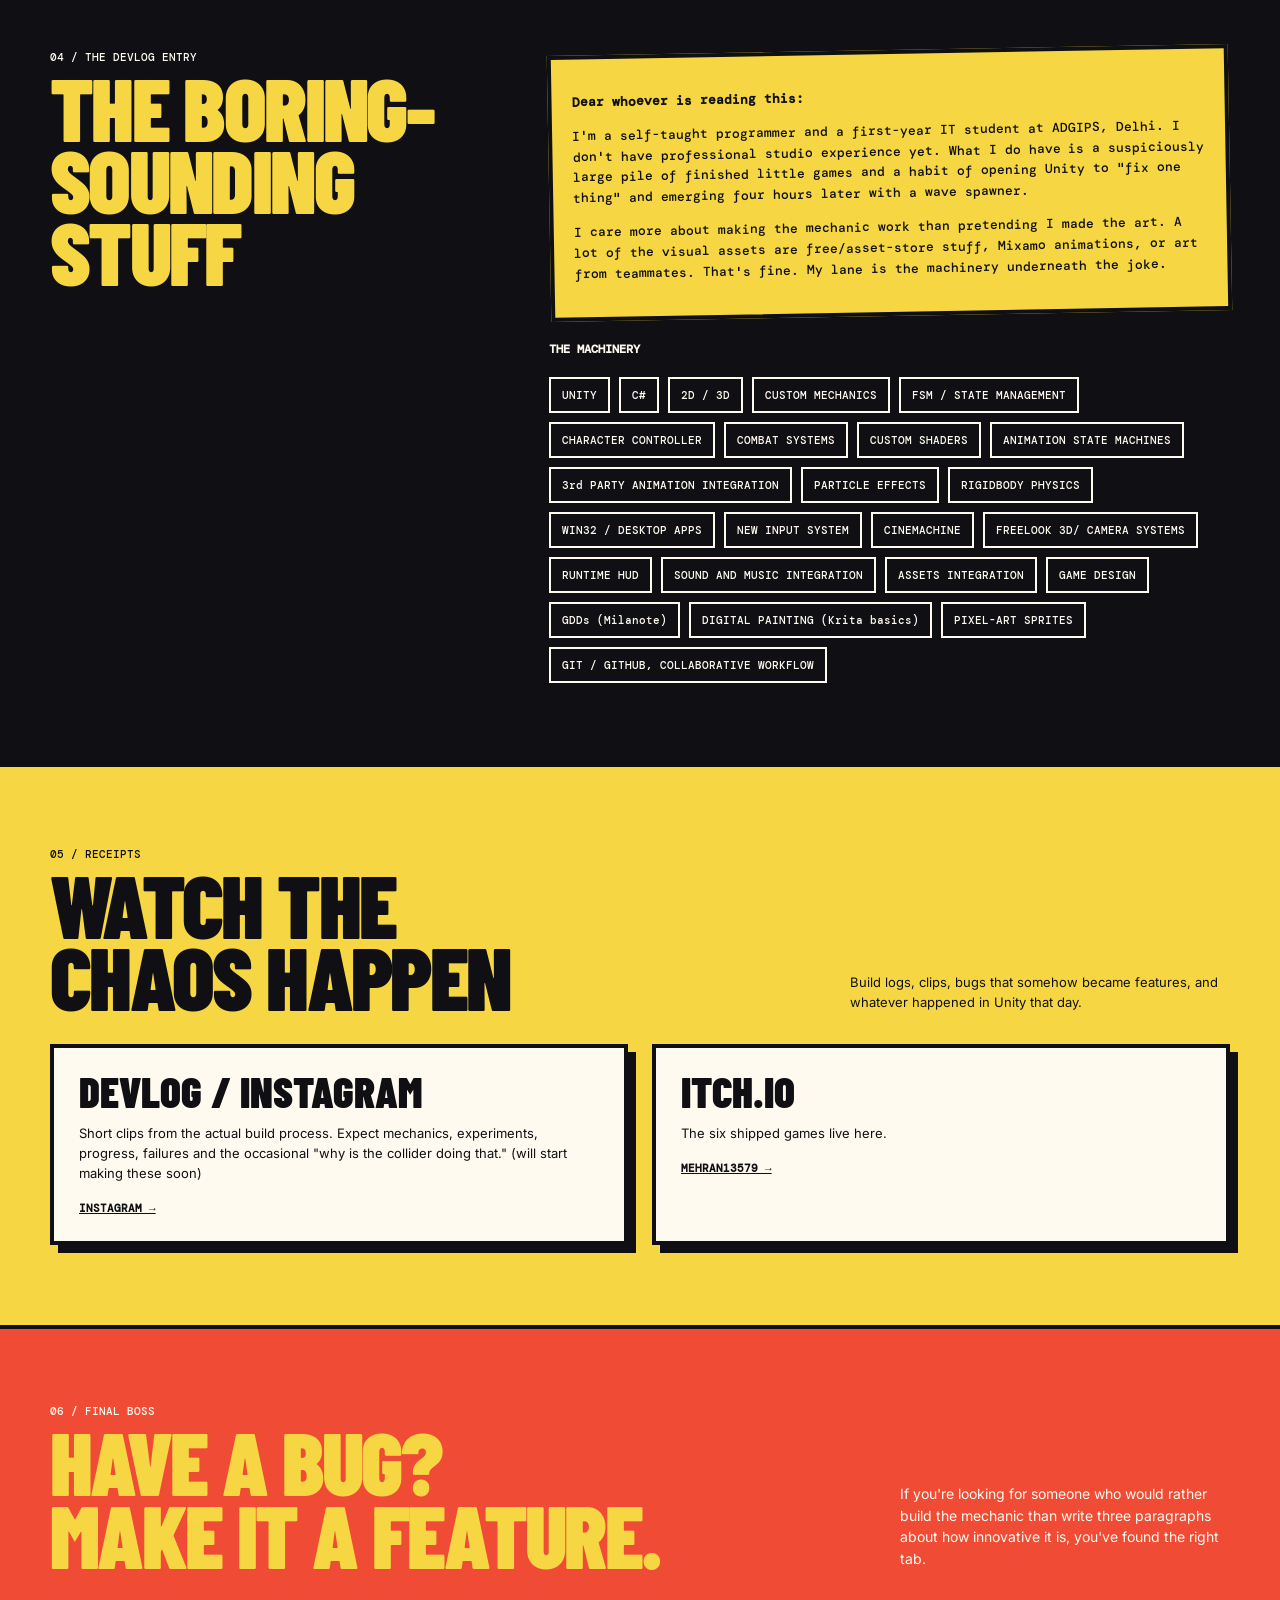
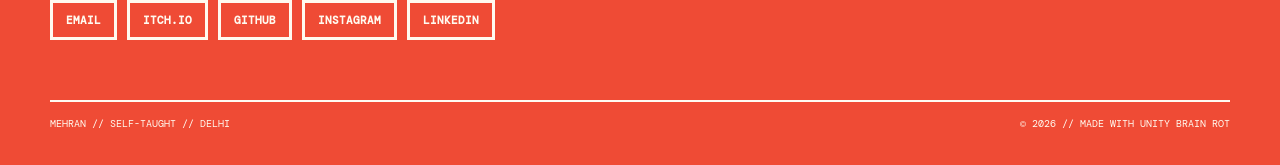
==== commit 51d61394: "text fix" ====
--- a/index.html
+++ b/index.html
@@ -77,7 +77,7 @@
 <section class="games" id="games">
 <div class="wrap">
   <div class="section-head">
-    <div><div class="eyebrow">02 / shipped games</div><h2>THE OTHER<br>FIVE</h2></div>
+    <div><div class="eyebrow">02 / shipped games</div><h2>THE OTHER<br>SIX</h2></div>
     <div class="section-note">Small games, jam games, a weekend itch. Finished beats perfect.</div>
   </div>
   <div class="game-grid" id="game-grid"></div>
@@ -117,7 +117,7 @@
   <div class="section-head"><div><div class="eyebrow">05 / receipts</div><h2>WATCH THE<br>CHAOS HAPPEN</h2></div><div class="section-note">Build logs, clips, bugs that somehow became features, and whatever happened in Unity that day.</div></div>
   <div class="content-grid">
     <article class="content-card"><h3>Devlog / Instagram</h3><p>Short clips from the actual build process. Expect mechanics, experiments, progress, failures and the occasional "why is the collider doing that." (will start making these soon)</p><a href="https://www.instagram.com/marshmallow077341/" target="_blank" rel="noopener"">INSTAGRAM →</a></article>
-    <article class="content-card"><h3>Itch.io</h3><p>The six shipped games live here.</p><a href="https://mehran13579.itch.io/" target="_blank" rel="noopener">Mehran13579 →</a></article>
+    <article class="content-card"><h3>Itch.io</h3><p>The six shipped games live here.</p><a href="https://itch.io/profile/mehran13579" target="_blank" rel="noopener">Mehran13579 →</a></article>
   </div>
 </div>
 </section>
@@ -131,7 +131,7 @@
   </div>
   <div class="footer-links">
     <a href="https://mail.google.com/mail/?view=cm&fs=1&to=mehran810428@gmail.com" target="_blank" rel="noopener">EMAIL</a>
-    <a href="https://mehran13579.itch.io/"  target="_blank" rel="noopener">ITCH.IO</a>
+    <a href="https://itch.io/profile/mehran13579"  target="_blank" rel="noopener">ITCH.IO</a>
     <a href="https://github.com/Mehran579"  target="_blank" rel="noopener">GITHUB</a>
     <a href="https://www.instagram.com/marshmallow077341/"  target="_blank" rel="noopener">INSTAGRAM</a>
     <a href="https://www.linkedin.com/in/md-mehran-83b8a8310/"  target="_blank" rel="noopener">LINKEDIN</a>
--- a/css/style.css
+++ b/css/style.css
@@ -126,7 +126,22 @@
 .footnote{margin-top:60px;border-top:2px solid var(--white);padding-top:15px;font:400 10px var(--mono);display:flex;justify-content:space-between}
 
 @media(max-width:800px){
-  .topbar .wrap{height:auto;min-height:58px;padding:10px 0}.topbar nav{display:none}
+
+  .topbar .wrap{
+    height:auto;
+    min-height:58px;
+    padding:10px 0;
+    gap:10px;
+  }
+
+  .topbar nav{
+    display:flex;
+    gap:8px;
+    font-size:9px;
+    flex-wrap:wrap;
+    justify-content:flex-end;
+  }
+
   .hero{padding:50px 0}.hero-grid,.flagship-grid,.about-grid,.content-grid{grid-template-columns:1fr}
   .hero-side{max-width:330px;margin:10px auto 0}.game-grid{grid-template-columns:1fr}.cook-grid{grid-template-columns:1fr}
   .media{min-height:300px}.section-head{display:block}.section-note{margin-top:15px}
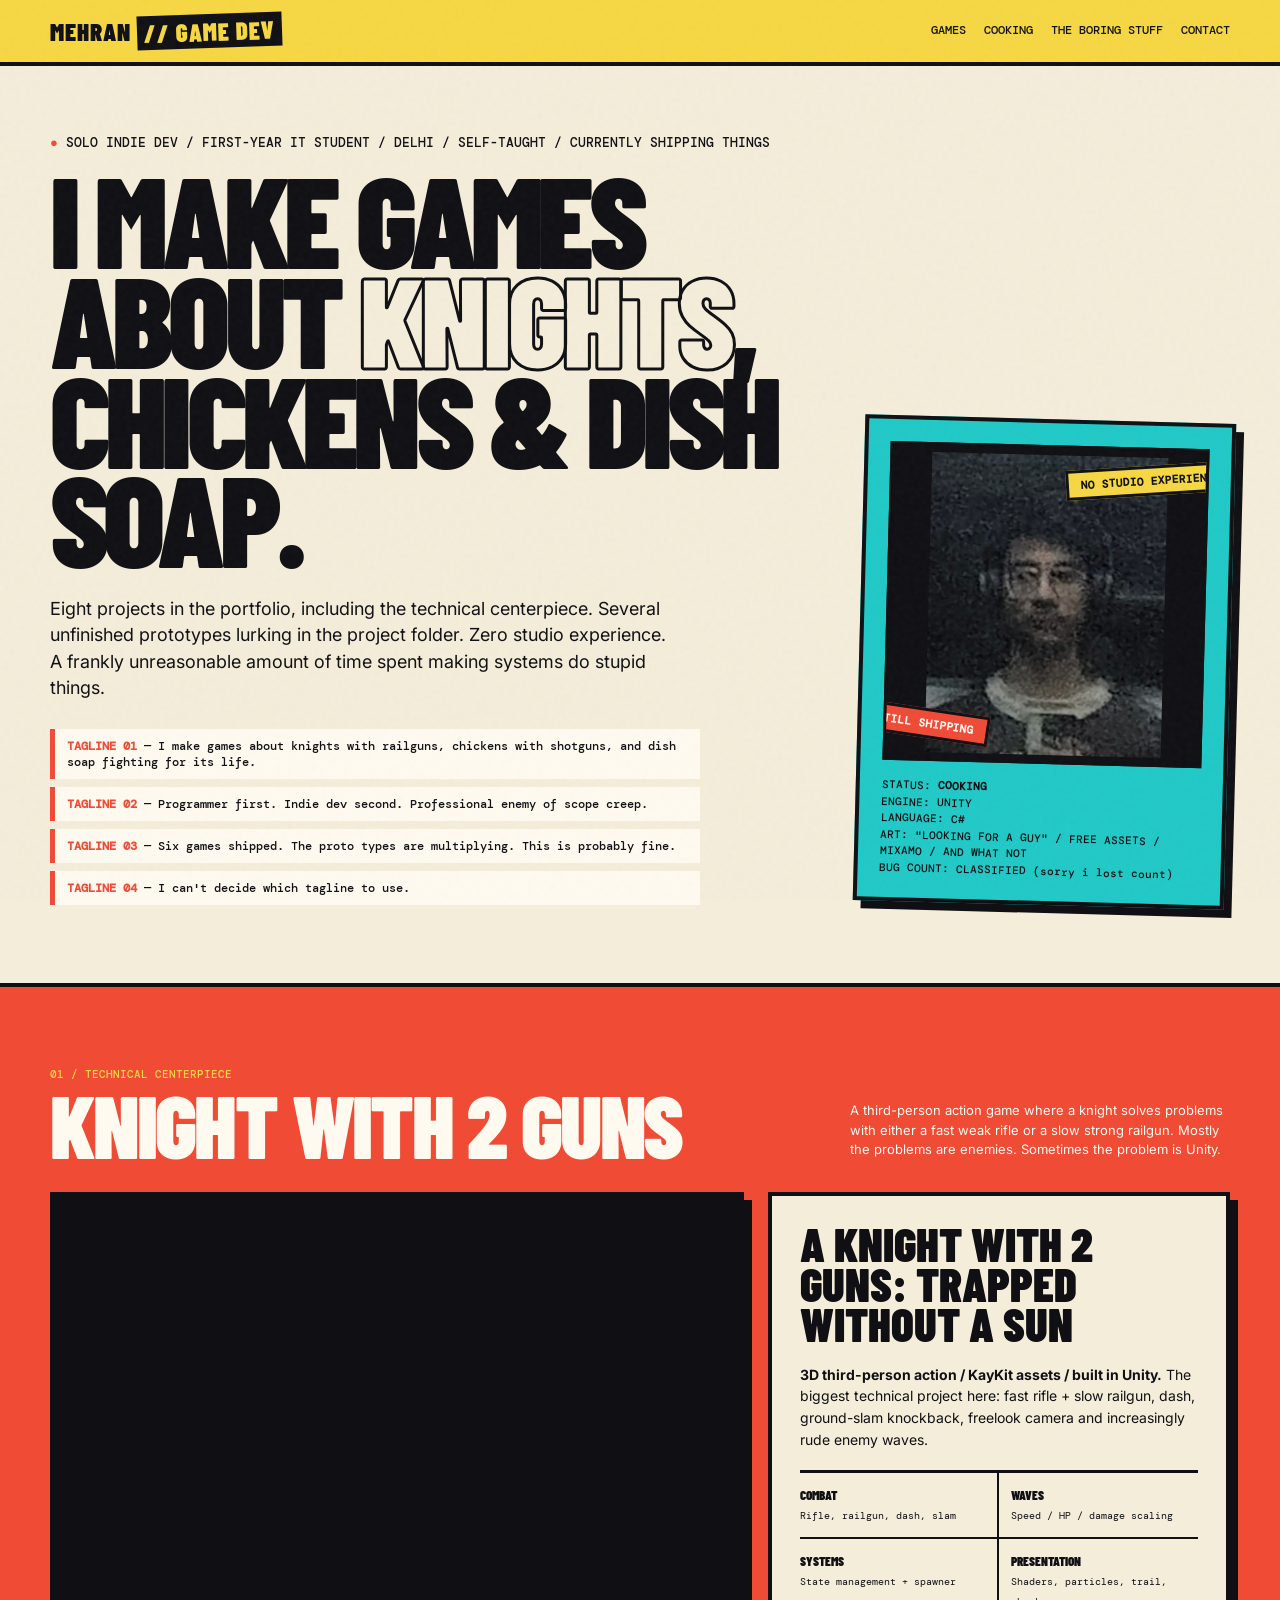
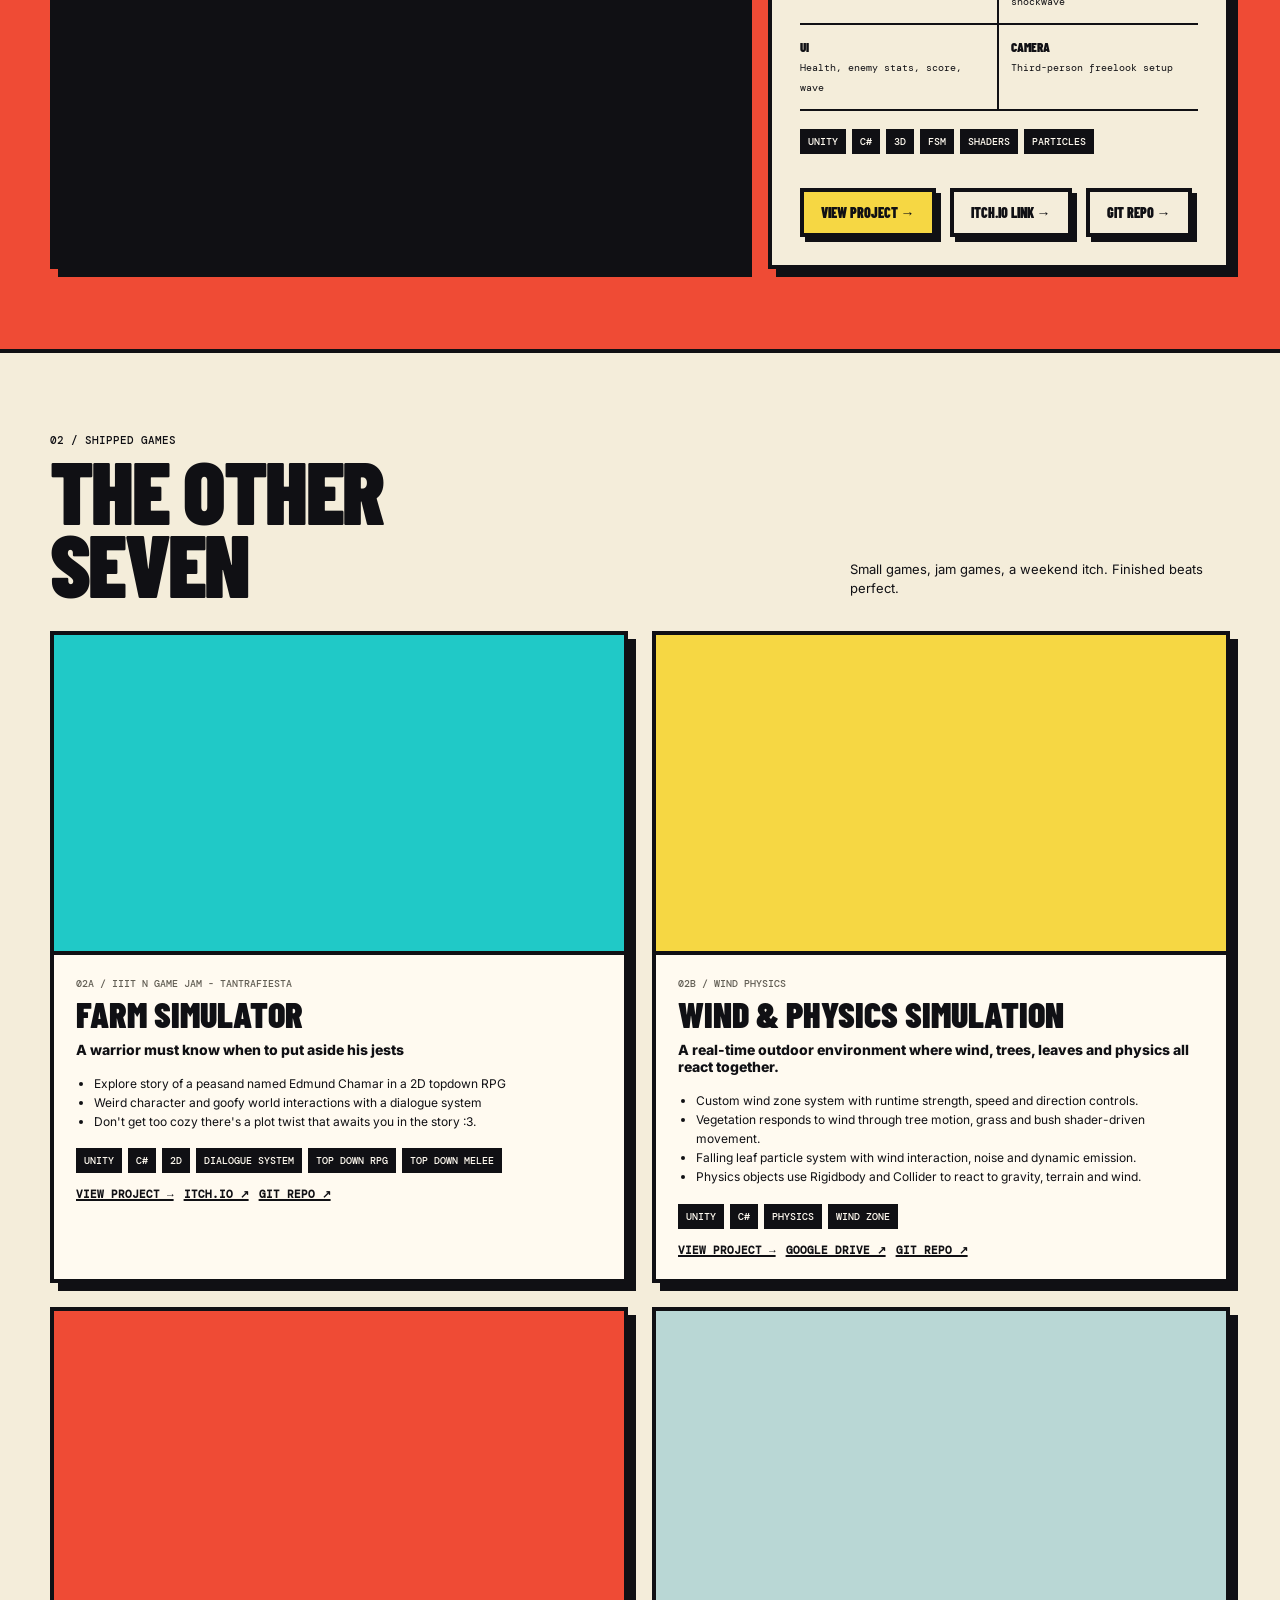
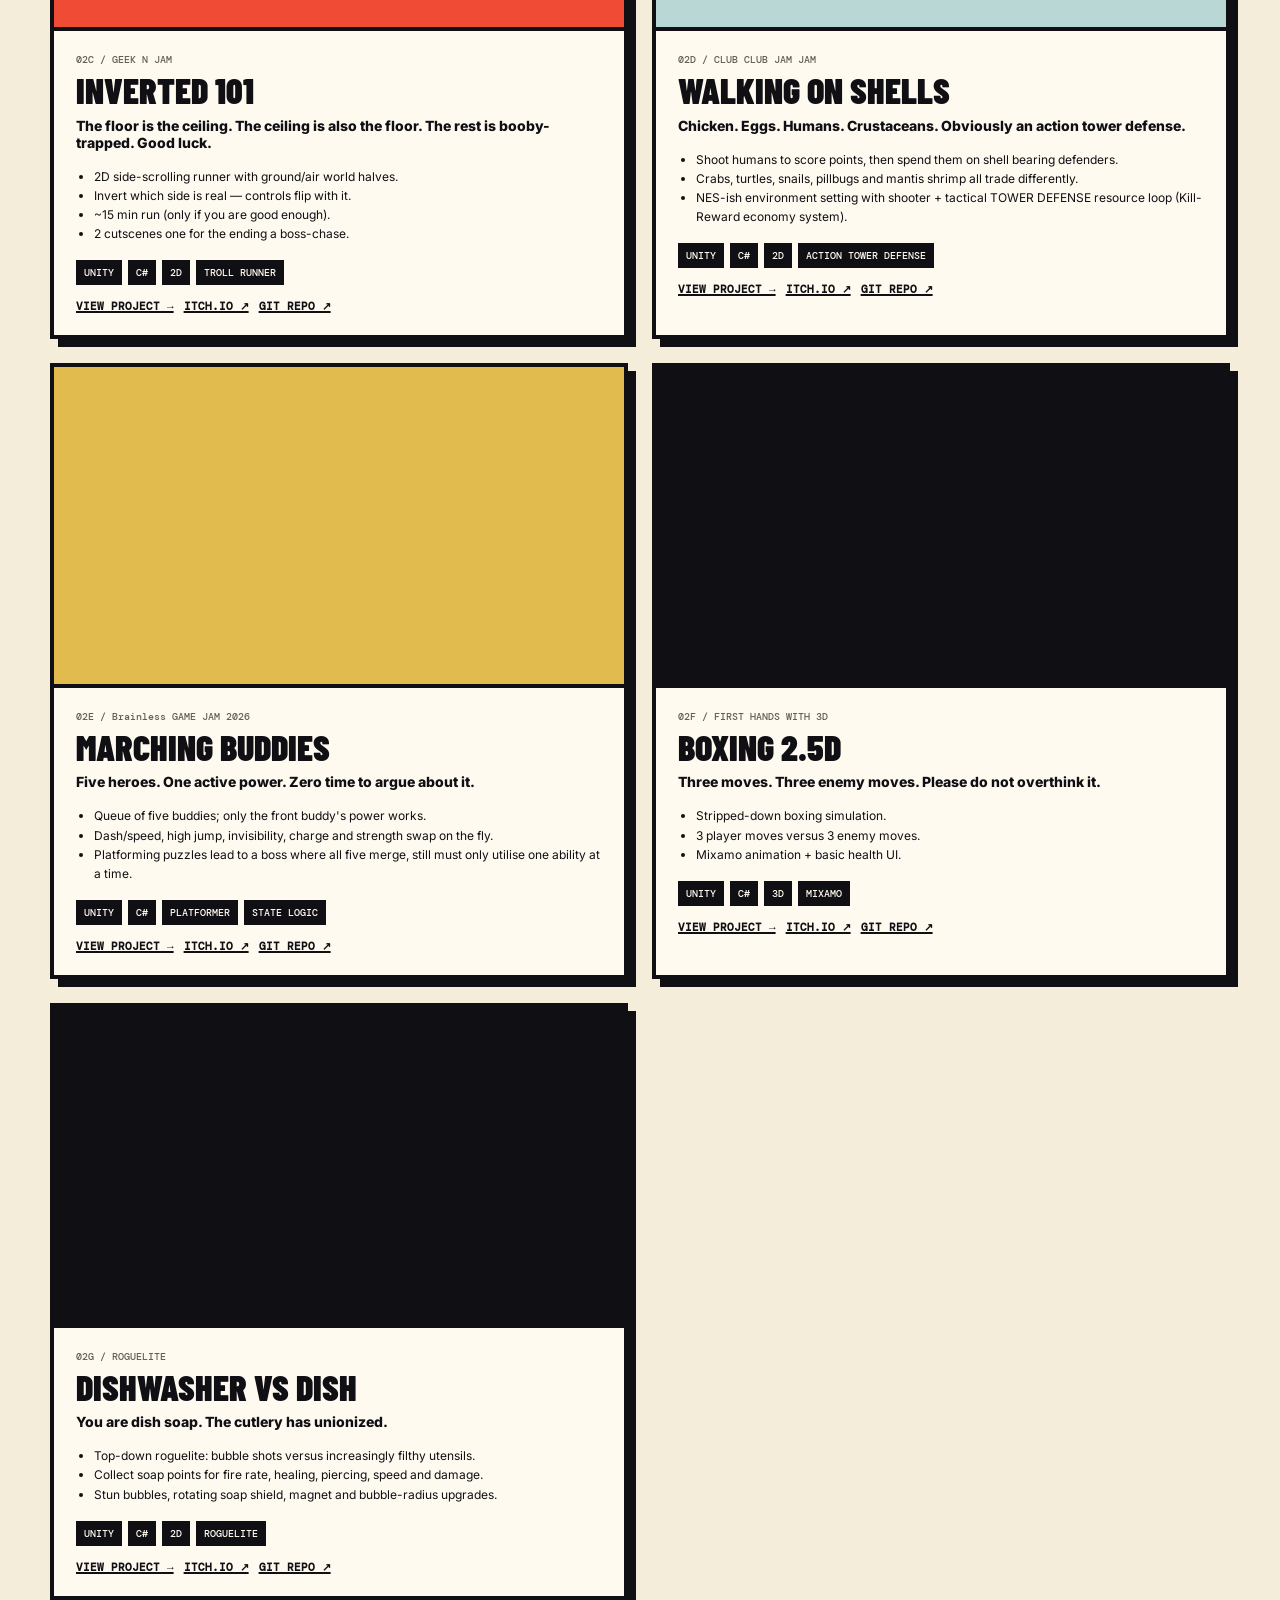
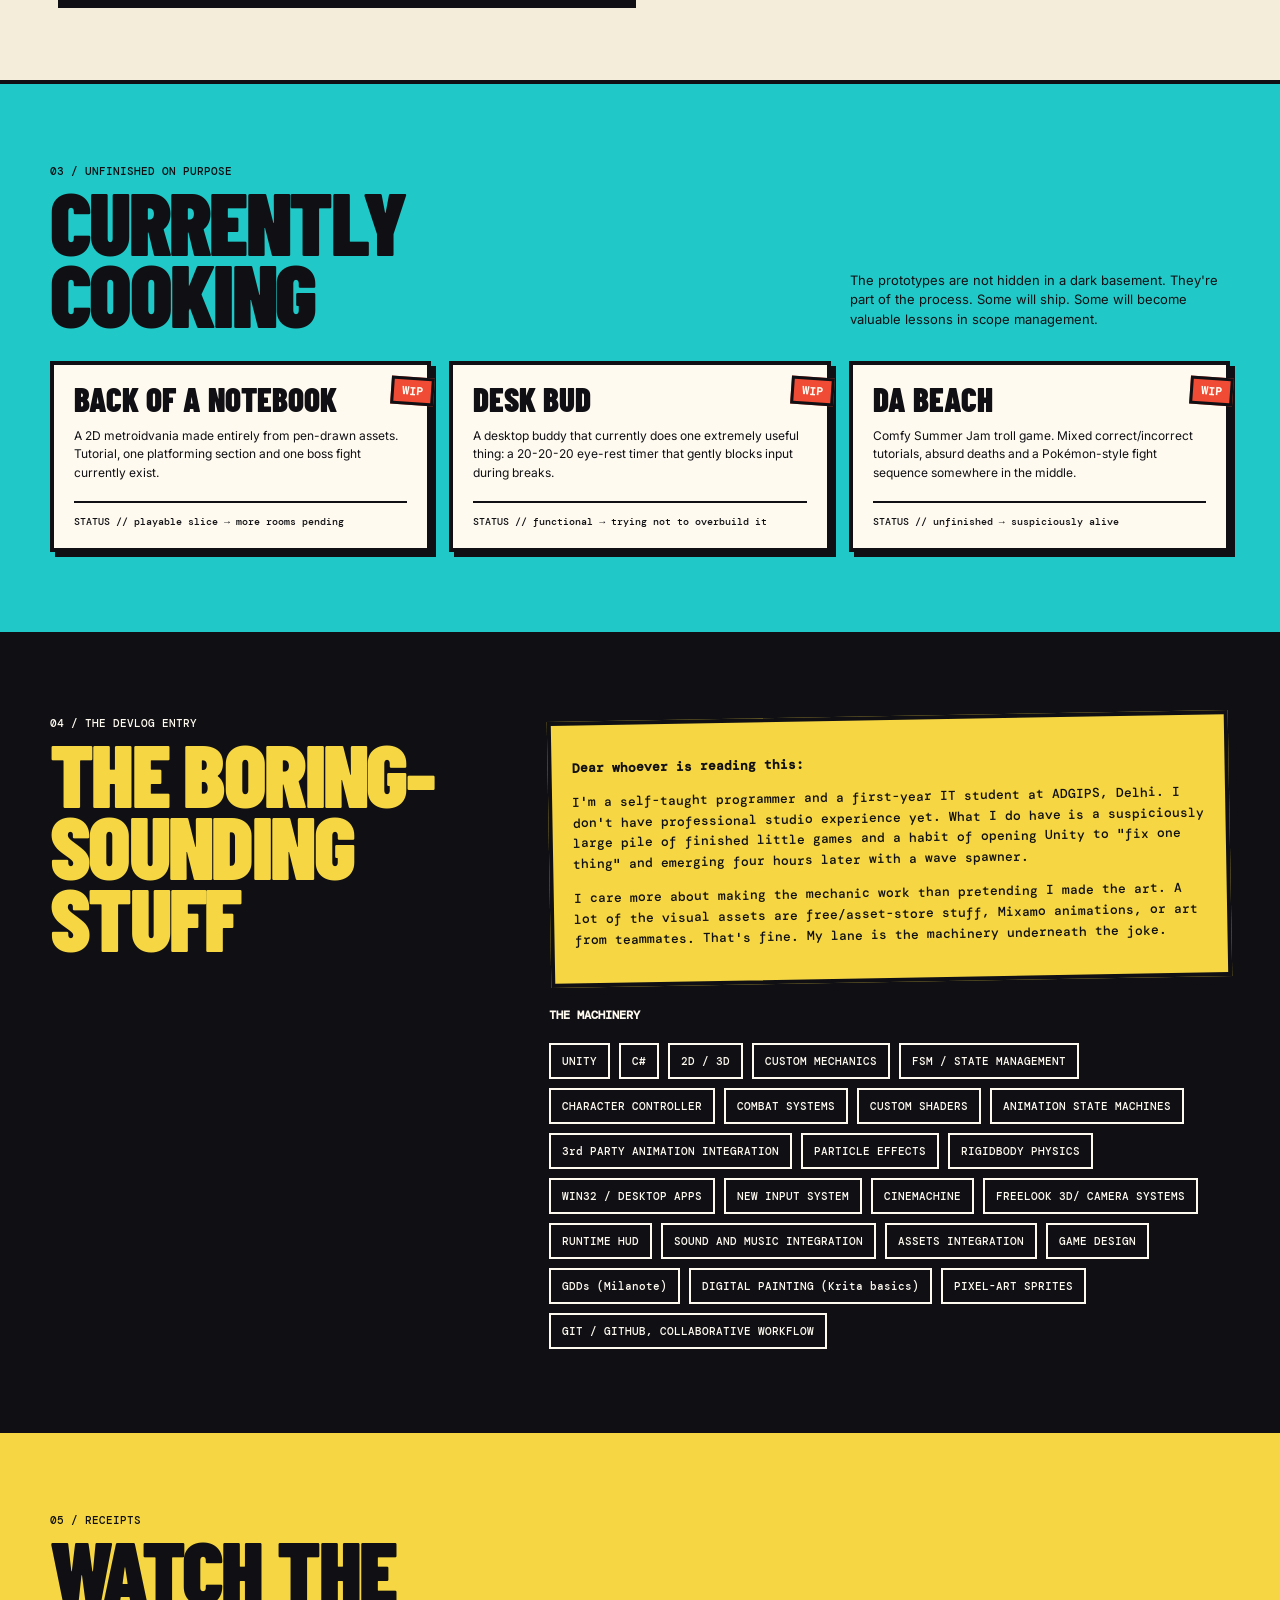
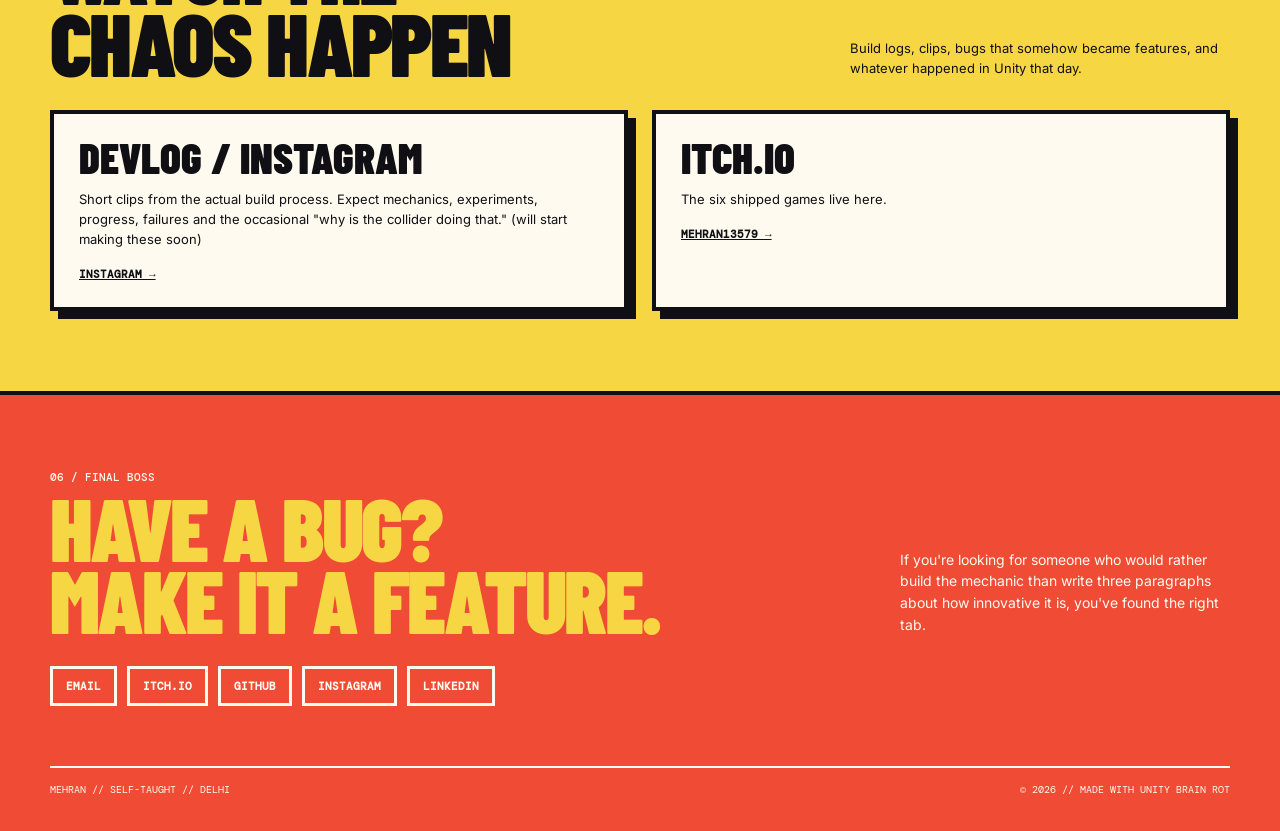
==== commit 1f82896b: "did something don't ask wah i am tired" ====
--- a/index.html
+++ b/index.html
@@ -5,8 +5,8 @@
 <meta name="viewport" content="width=device-width, initial-scale=1.0">
 <title>MEHRAN // GAME DEV</title>
 <meta name="description" content="Mehran — self-taught indie game developer and first-year IT student at ADGIPS, Delhi. Six shipped games, too many prototypes.">
-<link rel="stylesheet" href="css/style.css">
-<script src="js/games.js" defer></script><script src="js/main.js" defer></script><script src="js/games-renderer.js" defer></script></head>
+<link rel="stylesheet" href="css/style.css?v=4">
+<script src="js/games.js?v=4" defer></script><script src="js/main.js" defer></script><script src="js/games-renderer.js?v=4" defer></script></head>
 <body>
 <div class="noise"></div>
 
@@ -25,7 +25,7 @@
     <div>
       <div class="kicker">solo indie dev / first-year IT student / Delhi / self-taught / currently shipping things</div>
       <h1>I make games about <span class="stroke">knights</span>, chickens &amp; dish soap.</h1>
-      <p class="hero-copy">Six finished games on itch.io in the last year. Several unfinished prototypes lurking in the project folder. Zero studio experience. A frankly unreasonable amount of time spent making systems do stupid things.</p>
+      <p class="hero-copy"><span data-project-count="total">Seven</span> projects in the portfolio, including the technical centerpiece. Several unfinished prototypes lurking in the project folder. Zero studio experience. A frankly unreasonable amount of time spent making systems do stupid things.</p>
       <div class="tagline-options">
         <div class="tagline"><b>TAGLINE 01</b> — I make games about knights with railguns, chickens with shotguns, and dish soap fighting for its life.</div>
         <div class="tagline"><b>TAGLINE 02</b> — Programmer first. Indie dev second. Professional enemy of scope creep.</div>
@@ -68,6 +68,7 @@
         <div class="card-actions">
           <a class="button" href="games/knight.html">VIEW PROJECT →</a>
           <a class="button secondary" href="https://mehran13579.itch.io/a-knight-with-2-guns-trapped-without-a-sun" target="_blank" rel="noopener">ITCH.IO LINK →</a>
+          <span class="button secondary" aria-disabled="true" title="Add this project's repository URL">GIT REPO →</span>
         </div>
       </article>
     </div>
@@ -77,7 +78,7 @@
 <section class="games" id="games">
 <div class="wrap">
   <div class="section-head">
-    <div><div class="eyebrow">02 / shipped games</div><h2>THE OTHER<br>SIX</h2></div>
+    <div><div class="eyebrow">02 / shipped games</div><h2>THE OTHER<br><span data-project-count="other">six</span></h2></div>
     <div class="section-note">Small games, jam games, a weekend itch. Finished beats perfect.</div>
   </div>
   <div class="game-grid" id="game-grid"></div>
--- a/css/style.css
+++ b/css/style.css
@@ -78,6 +78,9 @@
 .game-grid{display:grid;grid-template-columns:repeat(2,1fr);gap:24px}
 .game-card{border:var(--border);background:var(--white);box-shadow:var(--shadow);position:relative;transition:transform .15s}
 .game-card:hover{transform:rotate(-.7deg)}
+.game-card .card-overlay{position:absolute;inset:0;z-index:1}
+.game-card .card-overlay:focus-visible{outline:3px solid var(--red);outline-offset:3px}
+.game-card .card-actions{position:relative;z-index:2}
 .game-art{aspect-ratio:16/9;height:auto;background:var(--ink);display:grid;place-items:center;border-bottom:var(--border);position:relative;overflow:hidden}
 .game-art .slot{color:var(--yellow);font:500 11px var(--mono);border:2px dashed var(--yellow);padding:12px}
 .game-art .icon{position:absolute;font:900 80px var(--display);opacity:.9}
@@ -242,4 +245,25 @@
     height: 100%;
     object-fit: cover;
     display: block;
-} */+} */
+
+.breakdown-image-trigger{display:block;width:100%;margin-top:20px;padding:0;border:0;background:transparent;cursor:zoom-in}
+.breakdown-image-trigger img{display:block;width:100%;height:auto;border:var(--border);box-shadow:var(--shadow)}
+.breakdown-image-trigger:focus-visible{outline:3px solid var(--red);outline-offset:4px}
+.breakdown-zoom-cue{margin-top:18px;font:700 11px var(--mono);text-transform:uppercase}
+.breakdown-lightbox{width:min(96vw,1500px);height:min(94vh,1050px);max-width:none;max-height:none;padding:14px;border:var(--border);background:var(--ink);color:var(--white)}
+.breakdown-lightbox::backdrop{background:rgba(16,16,20,.88)}
+.breakdown-lightbox-content{display:grid;width:100%;height:100%;grid-template-rows:auto minmax(0,1fr) auto;gap:12px}
+.breakdown-lightbox-toolbar{display:flex;align-items:center;justify-content:flex-end;gap:8px}
+.breakdown-lightbox-toolbar button{min-width:42px;min-height:38px;padding:7px 10px;border:2px solid var(--white);background:var(--ink);color:var(--white);font:700 12px var(--mono);cursor:pointer}
+.breakdown-lightbox-toolbar button:hover,.breakdown-lightbox-toolbar button:focus-visible{background:var(--yellow);color:var(--ink)}
+.breakdown-lightbox-close{margin-left:auto}
+.breakdown-lightbox-stage{display:block;min-height:0;overflow:hidden;background:#24242b;touch-action:none;cursor:grab}
+.breakdown-lightbox-stage.is-zoomed:active{cursor:grabbing}
+.breakdown-lightbox-stage img{display:block;width:100%;height:auto;max-width:none;transform-origin:top left;user-select:none;-webkit-user-drag:none}
+.breakdown-lightbox-hint{margin:0;text-align:center;font:500 11px/1.5 var(--mono)}
+@media(max-width:600px){
+  .breakdown-lightbox{width:100vw;height:100dvh;max-width:none;max-height:none;padding:8px;border:0}
+  .breakdown-lightbox-toolbar{gap:5px}
+  .breakdown-lightbox-toolbar button{min-width:36px;min-height:36px;padding:6px;font-size:11px}
+}
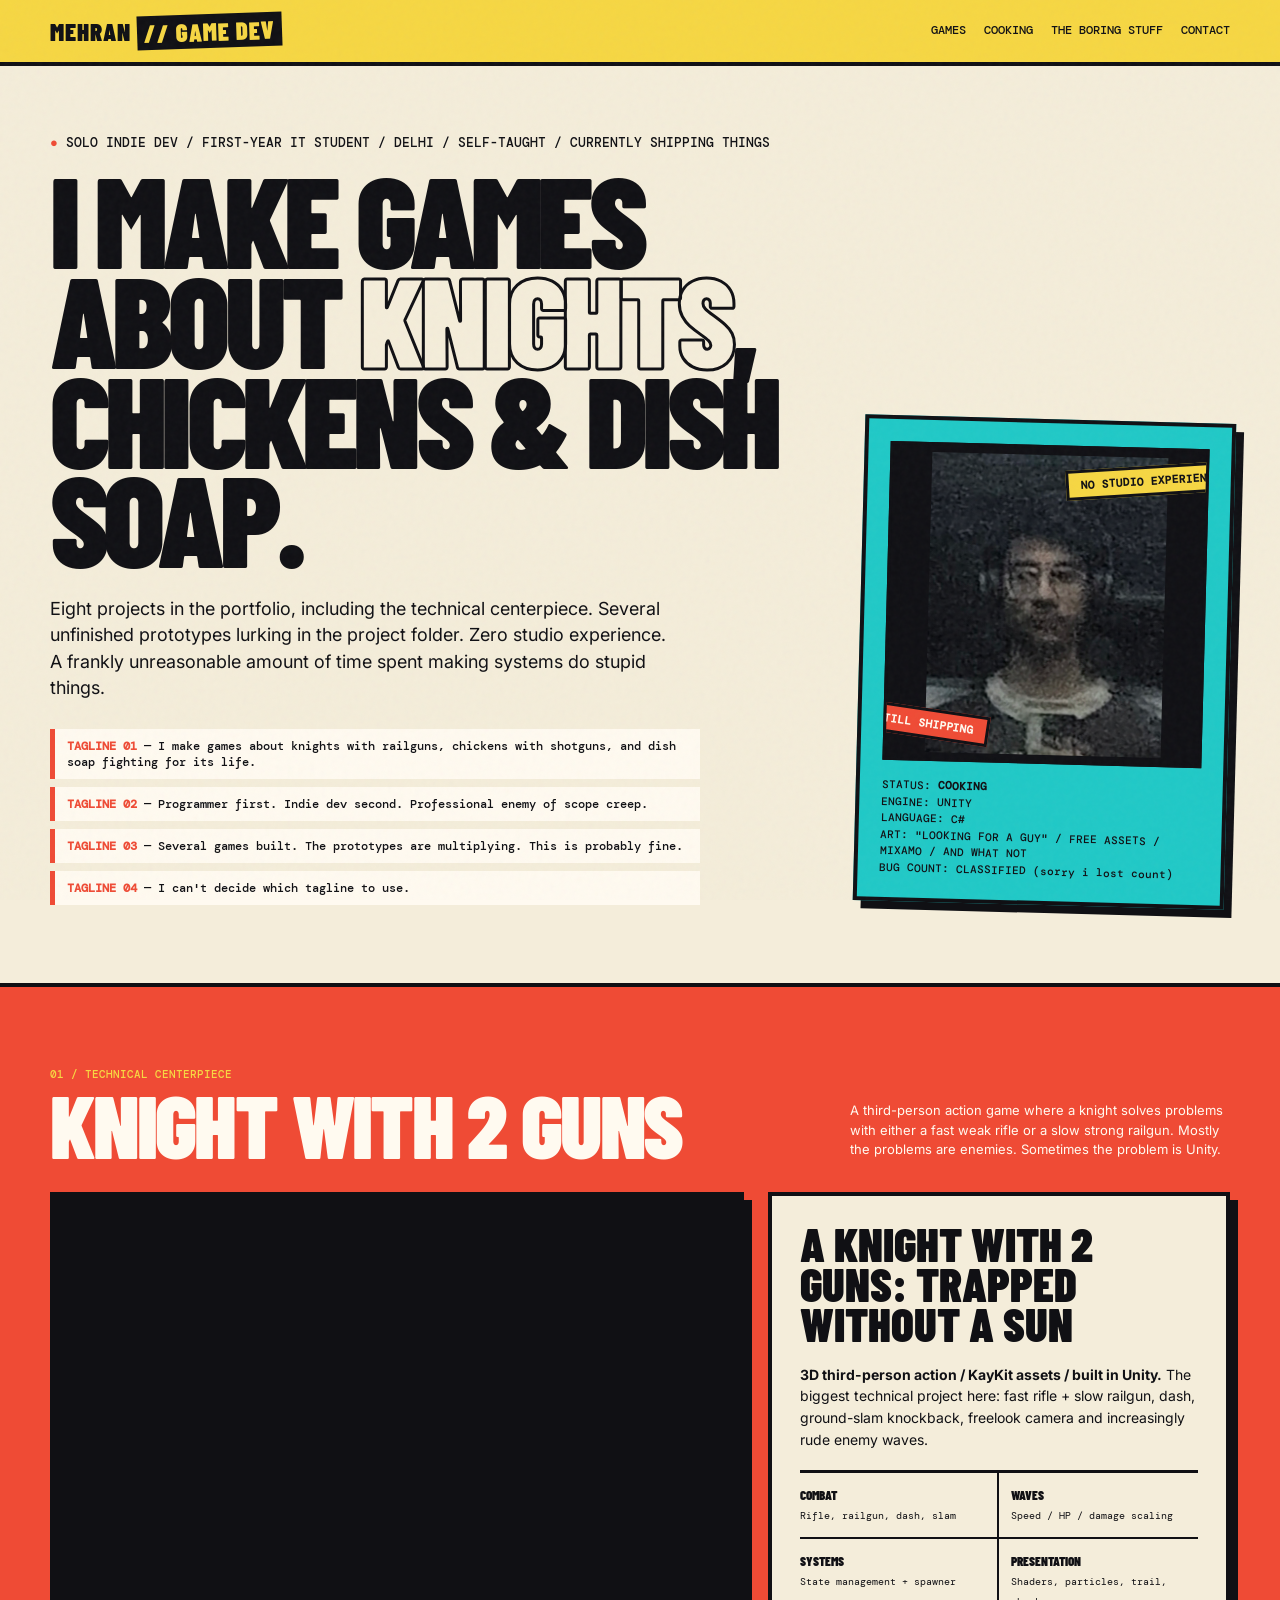
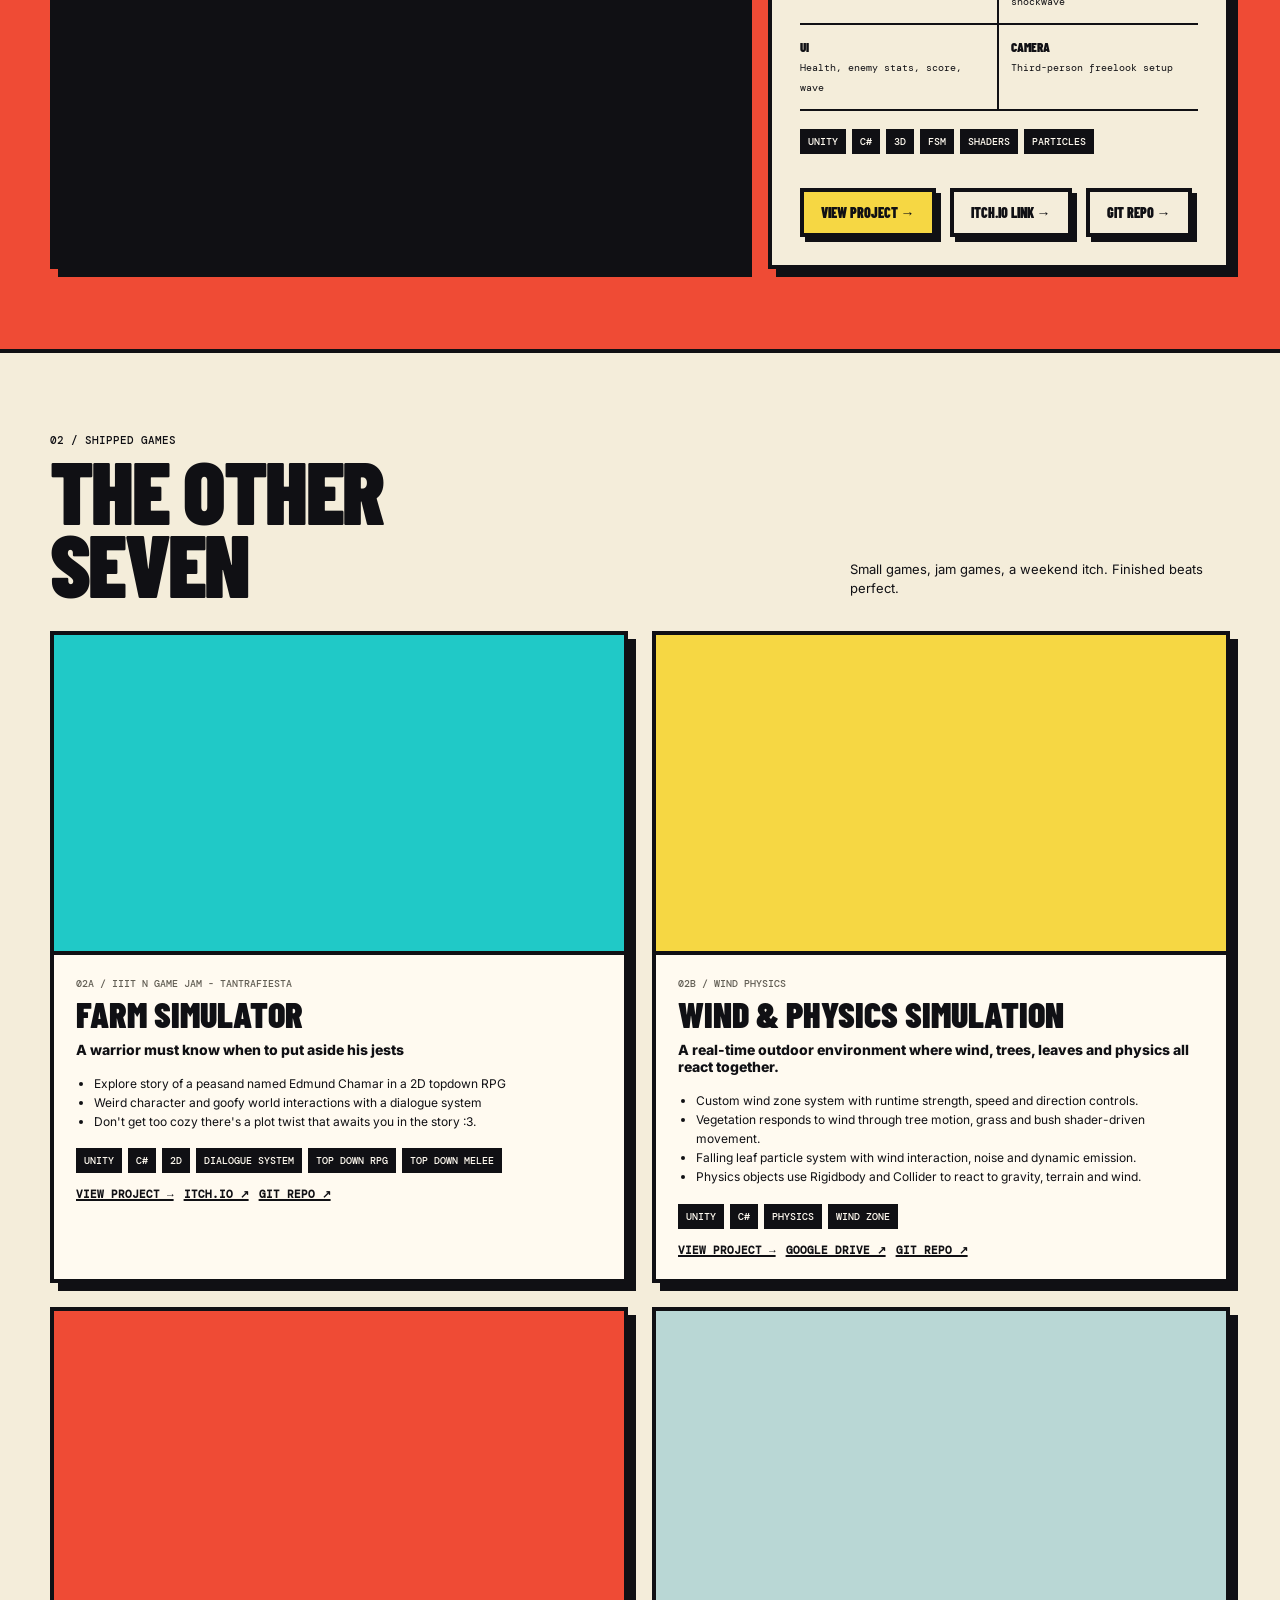
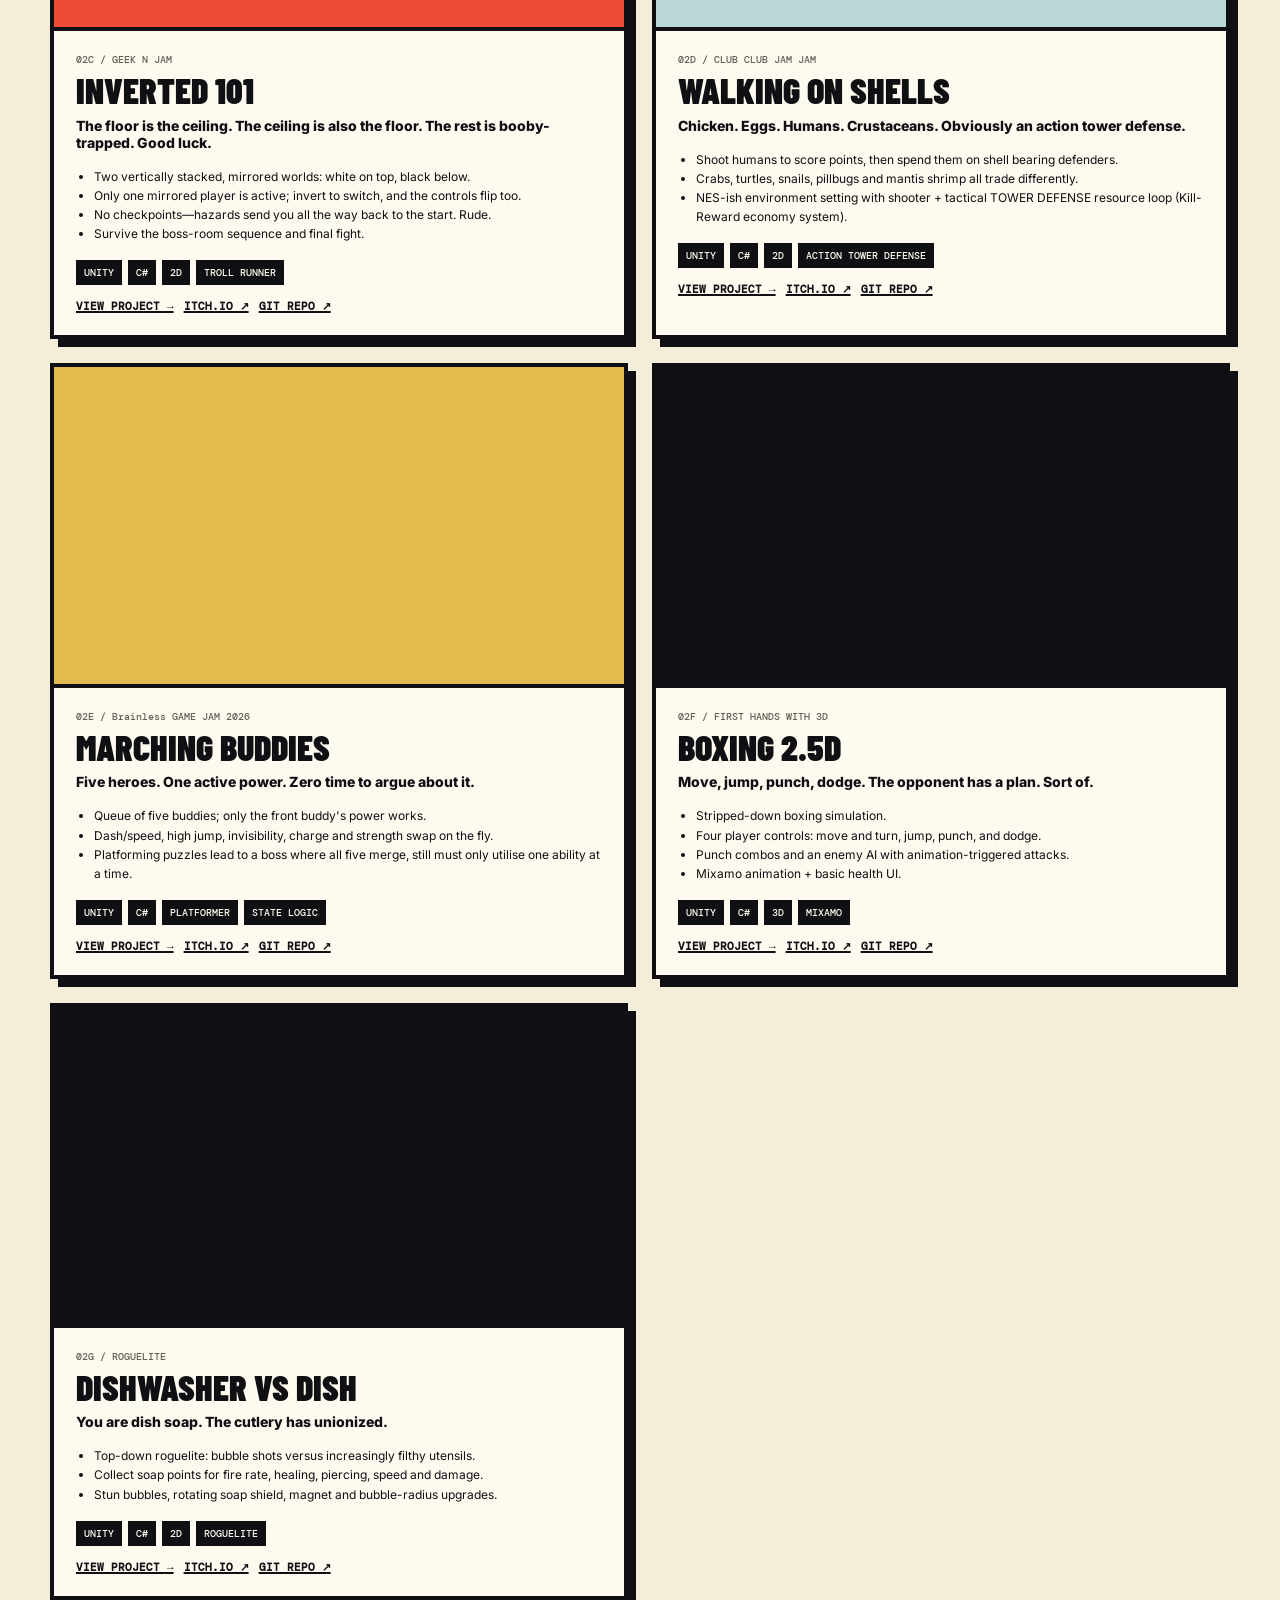
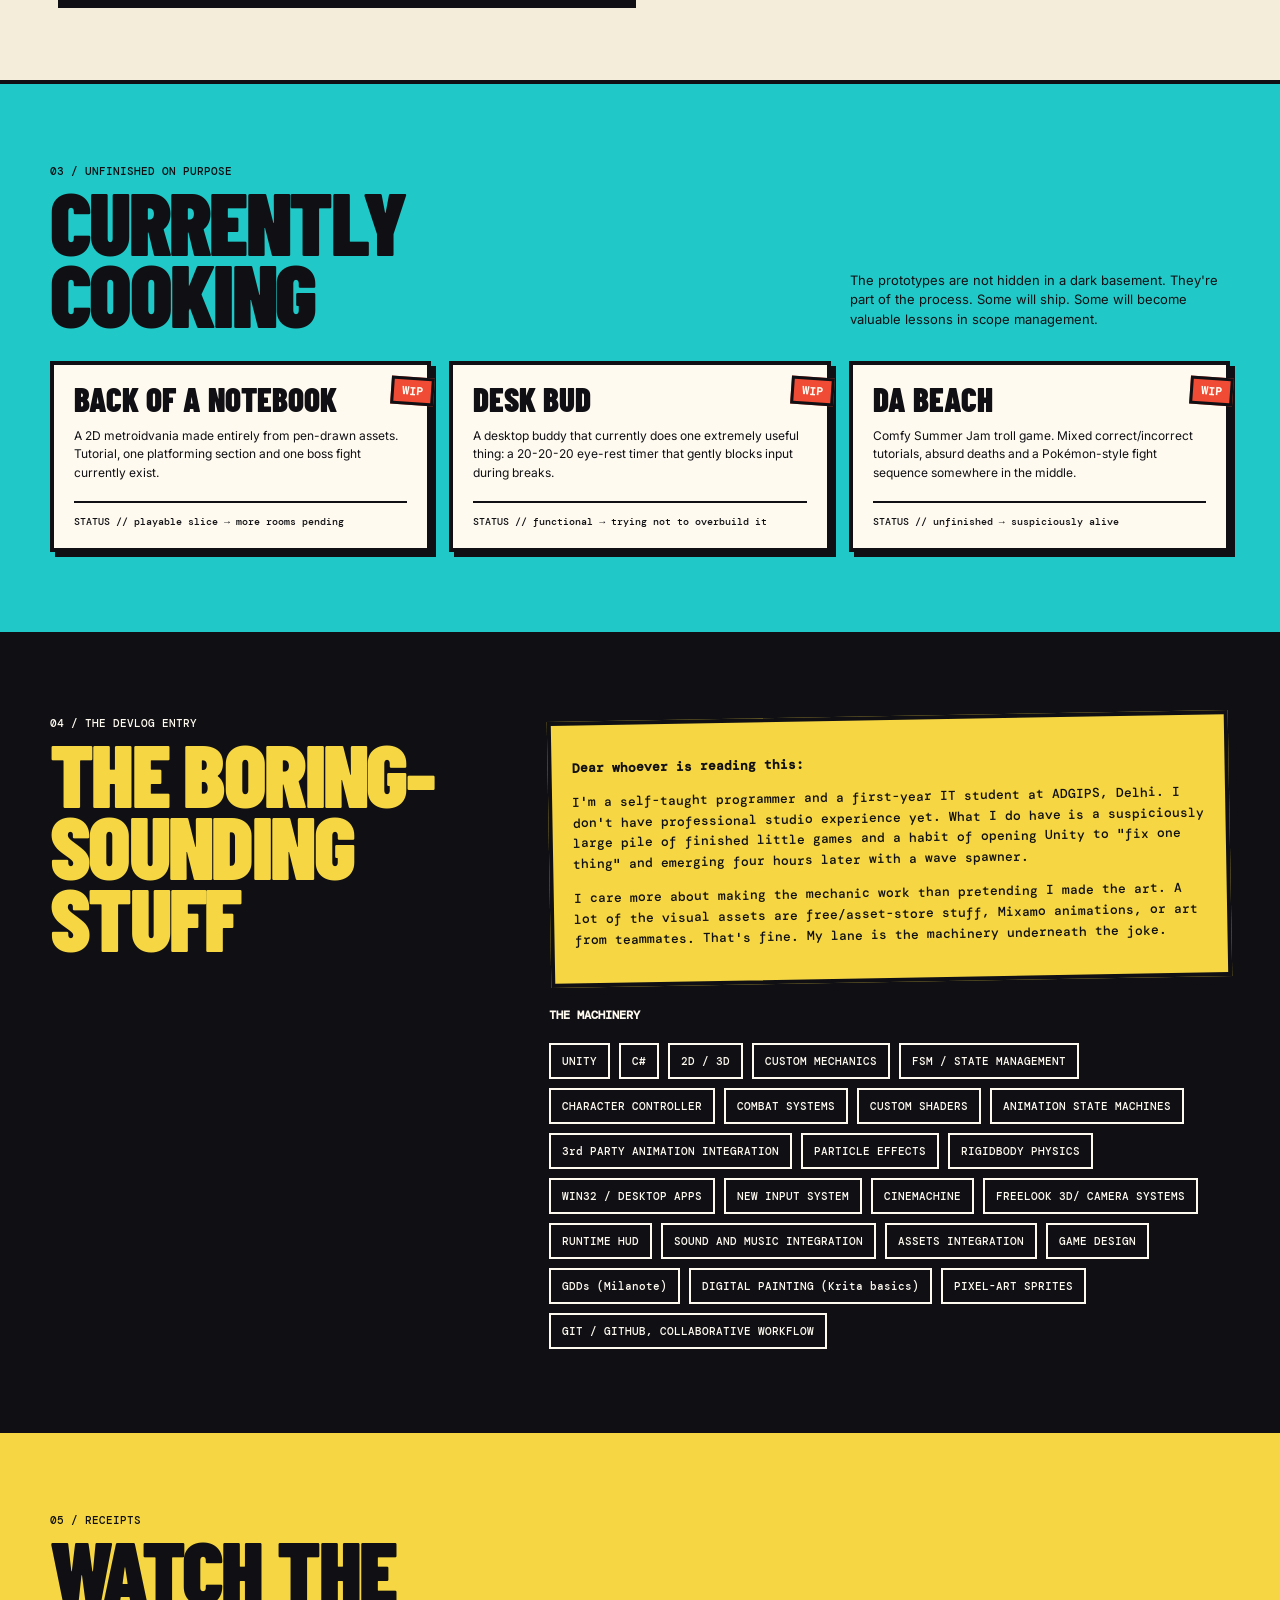
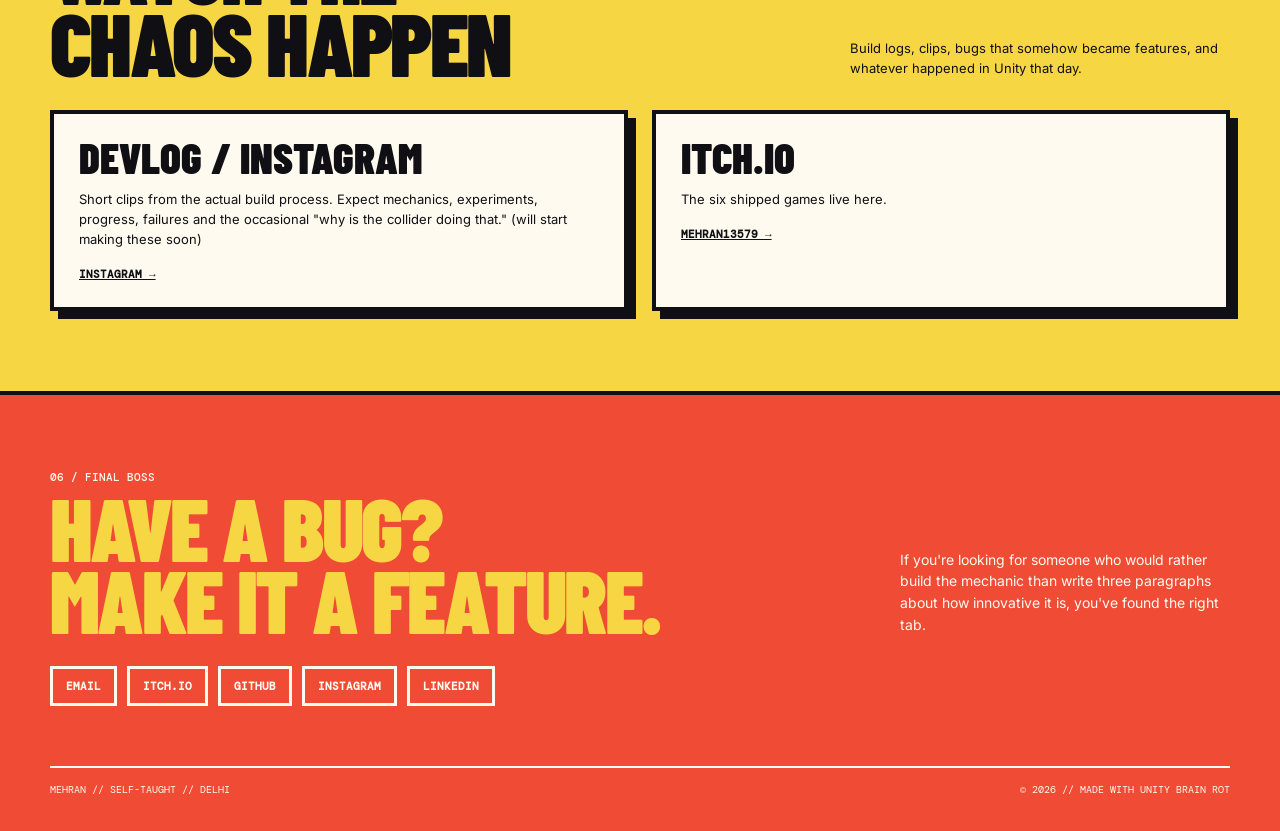
==== commit e36e0f92: "description tightened" ====
--- a/index.html
+++ b/index.html
@@ -29,7 +29,7 @@
       <div class="tagline-options">
         <div class="tagline"><b>TAGLINE 01</b> — I make games about knights with railguns, chickens with shotguns, and dish soap fighting for its life.</div>
         <div class="tagline"><b>TAGLINE 02</b> — Programmer first. Indie dev second. Professional enemy of scope creep.</div>
-        <div class="tagline"><b>TAGLINE 03</b> — Six games shipped. The proto types are multiplying. This is probably fine.</div>
+        <div class="tagline"><b>TAGLINE 03</b> — Several games built. The prototypes are multiplying. This is probably fine.</div>
         <div class="tagline"><b>TAGLINE 04</b> — I can't decide which tagline to use.</div>
       </div>
     </div>
--- a/css/style.css
+++ b/css/style.css
@@ -192,7 +192,7 @@
 .project-media{border:var(--border);background:var(--ink);box-shadow:var(--shadow);margin-top:40px;aspect-ratio:16/9;position:relative;overflow:hidden}
 .project-media video,.project-media img{width:100%;height:100%;display:block;object-fit:cover}
 .project-media .media-empty{height:100%;display:grid;place-items:center;color:var(--yellow);font:500 12px var(--mono);text-align:center;padding:20px}
-.project-body{padding:72px 0}
+.project-body{padding:72px 0;border-bottom:0}
 .project-grid{display:grid;grid-template-columns:1.35fr .65fr;gap:54px}
 .project-body h2{font-size:58px;margin-bottom:20px}
 .project-copy{font-size:18px;line-height:1.6;max-width:720px}
@@ -213,6 +213,17 @@
 .back-row{padding:18px 0;border-bottom:var(--border);background:var(--paper)}
 .back-row a{font:700 11px var(--mono);text-decoration:none;text-transform:uppercase}
 .back-row a:hover{text-decoration:underline}
+.project-pagination{display:grid;grid-template-columns:repeat(2,minmax(0,1fr));gap:20px;padding-top:0;padding-bottom:72px}
+.project-pagination-link{position:relative;display:flex;align-items:center;justify-content:center;min-width:0;padding:18px 52px;border:var(--border);background:var(--white);box-shadow:6px 6px 0 var(--ink);text-decoration:none;transition:transform .15s,box-shadow .15s}
+.project-pagination-link.next{background:var(--yellow)}
+.project-pagination-link:hover,.project-pagination-link:focus-visible{transform:translate(3px,3px);box-shadow:3px 3px 0 var(--ink)}
+.project-pagination-link:focus-visible{outline:3px solid var(--red);outline-offset:4px}
+.project-pagination-label,.project-pagination-title{display:block}
+.project-pagination-label{font:500 10px var(--mono);color:var(--muted)}
+.project-pagination-title{margin-top:5px;font:900 clamp(19px,2.4vw,28px)/.95 var(--display);text-transform:uppercase}
+.project-pagination-link>span:not(.project-pagination-arrow){flex:1;text-align:center}
+.project-pagination-arrow{position:absolute;left:20px;font:900 30px/.8 var(--display)}
+.project-pagination-link.next .project-pagination-arrow{left:auto;right:20px}
 .site-footer{padding:54px 0;background:var(--ink);color:var(--white)}
 .site-footer .logo span{background:var(--yellow);color:var(--ink)}
 .footer-grid{display:flex;justify-content:space-between;gap:30px;align-items:end}
@@ -221,7 +232,13 @@
   .project-top,.project-grid{grid-template-columns:1fr}
   .project-media{aspect-ratio:16/9}
   .system-list{grid-template-columns:1fr}
+  .project-pagination{gap:12px}
+  .project-pagination-link{padding:14px 40px}
+  .project-pagination-title{font-size:21px}
   .footer-grid{display:grid}
+}
+@media(max-width:500px){
+  .project-pagination{grid-template-columns:1fr;padding-bottom:55px}
 }
 .card-actions{display:flex;flex-wrap:wrap;gap:10px;margin-top:14px}
 .card-actions .card-link{margin-top:0}
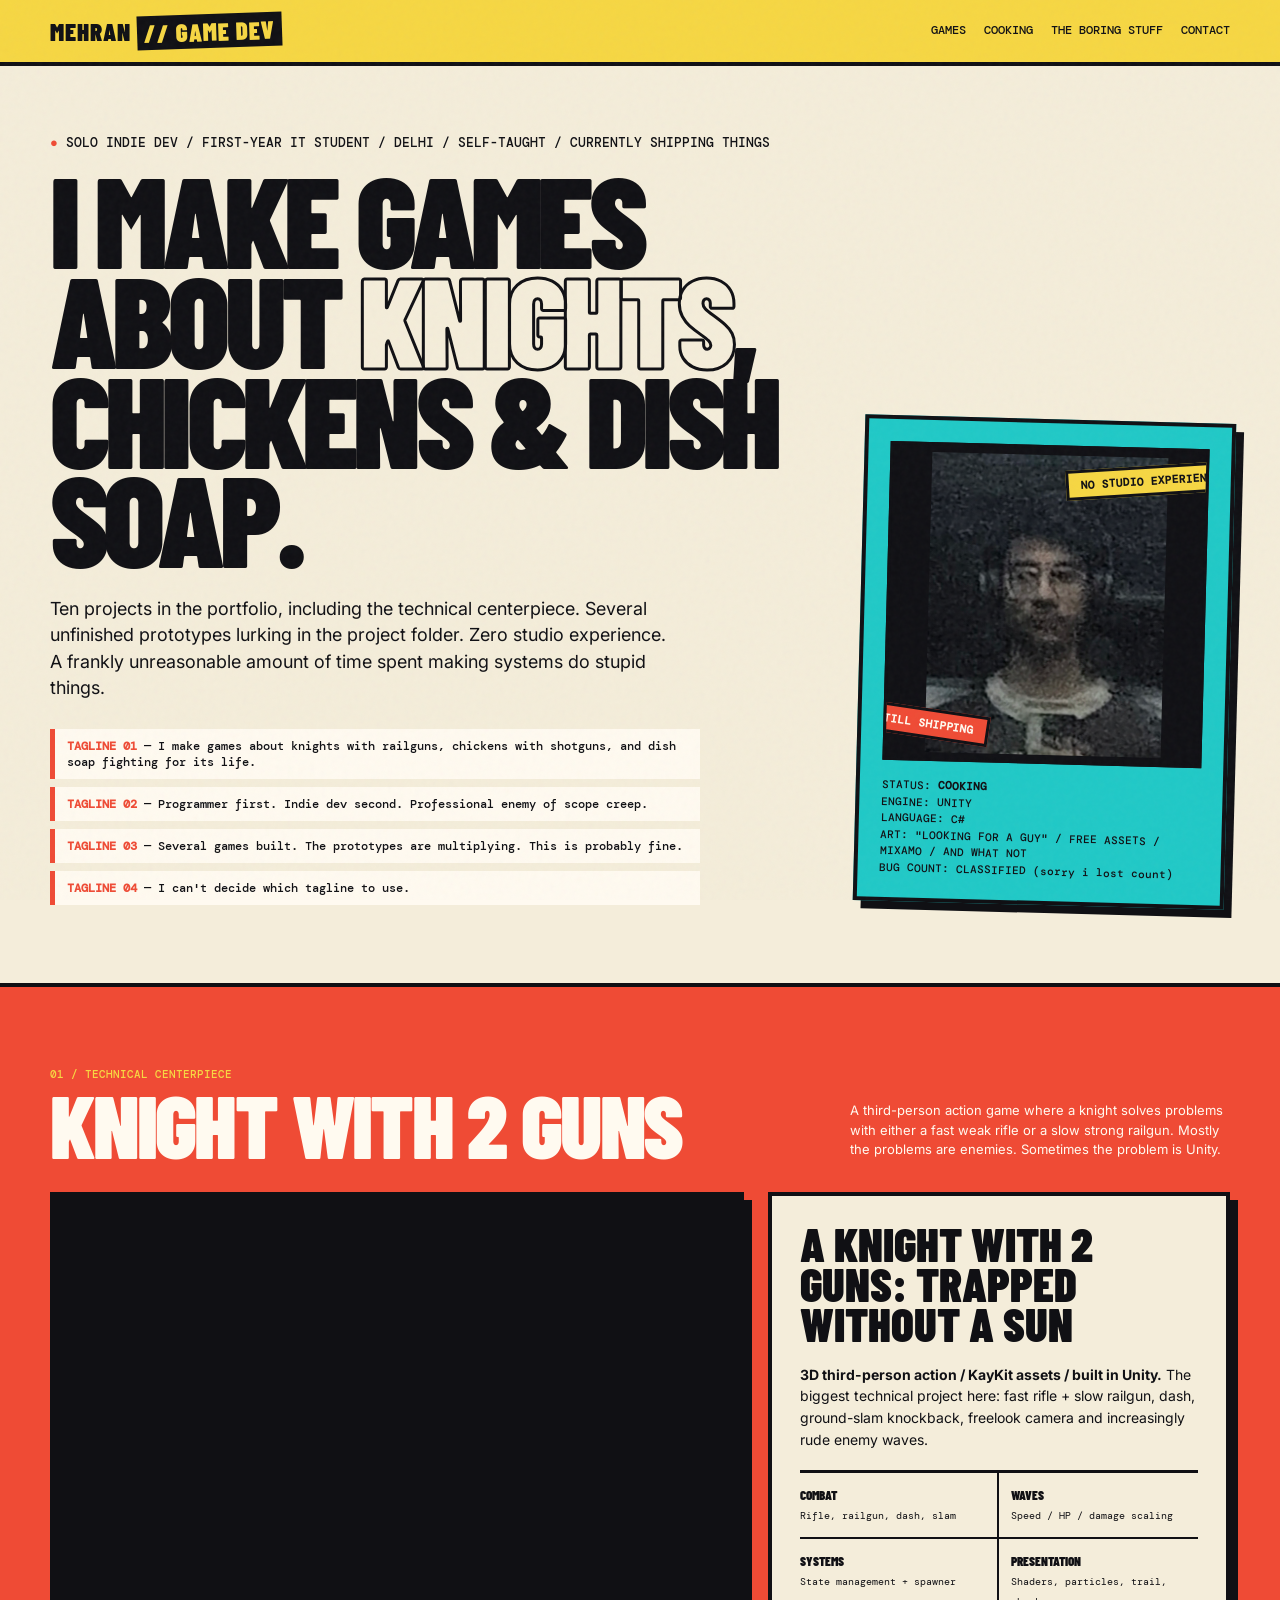
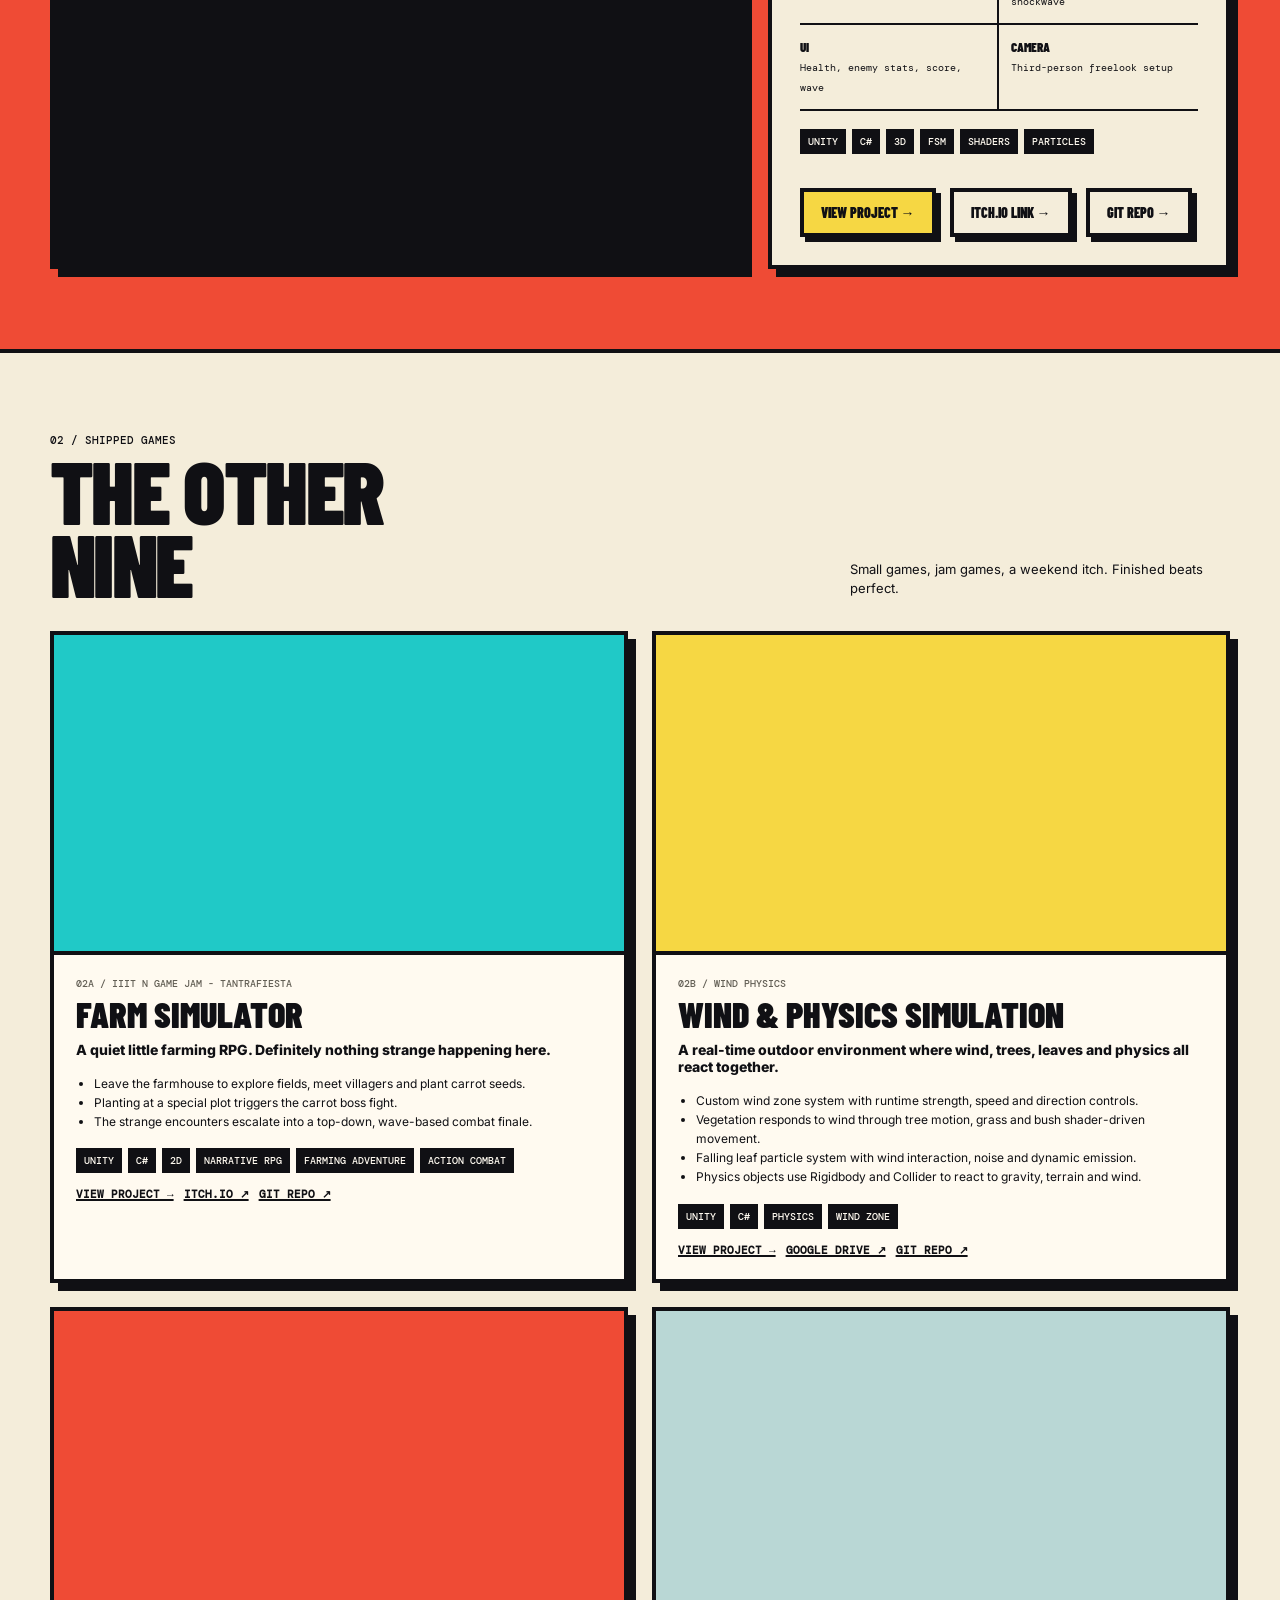
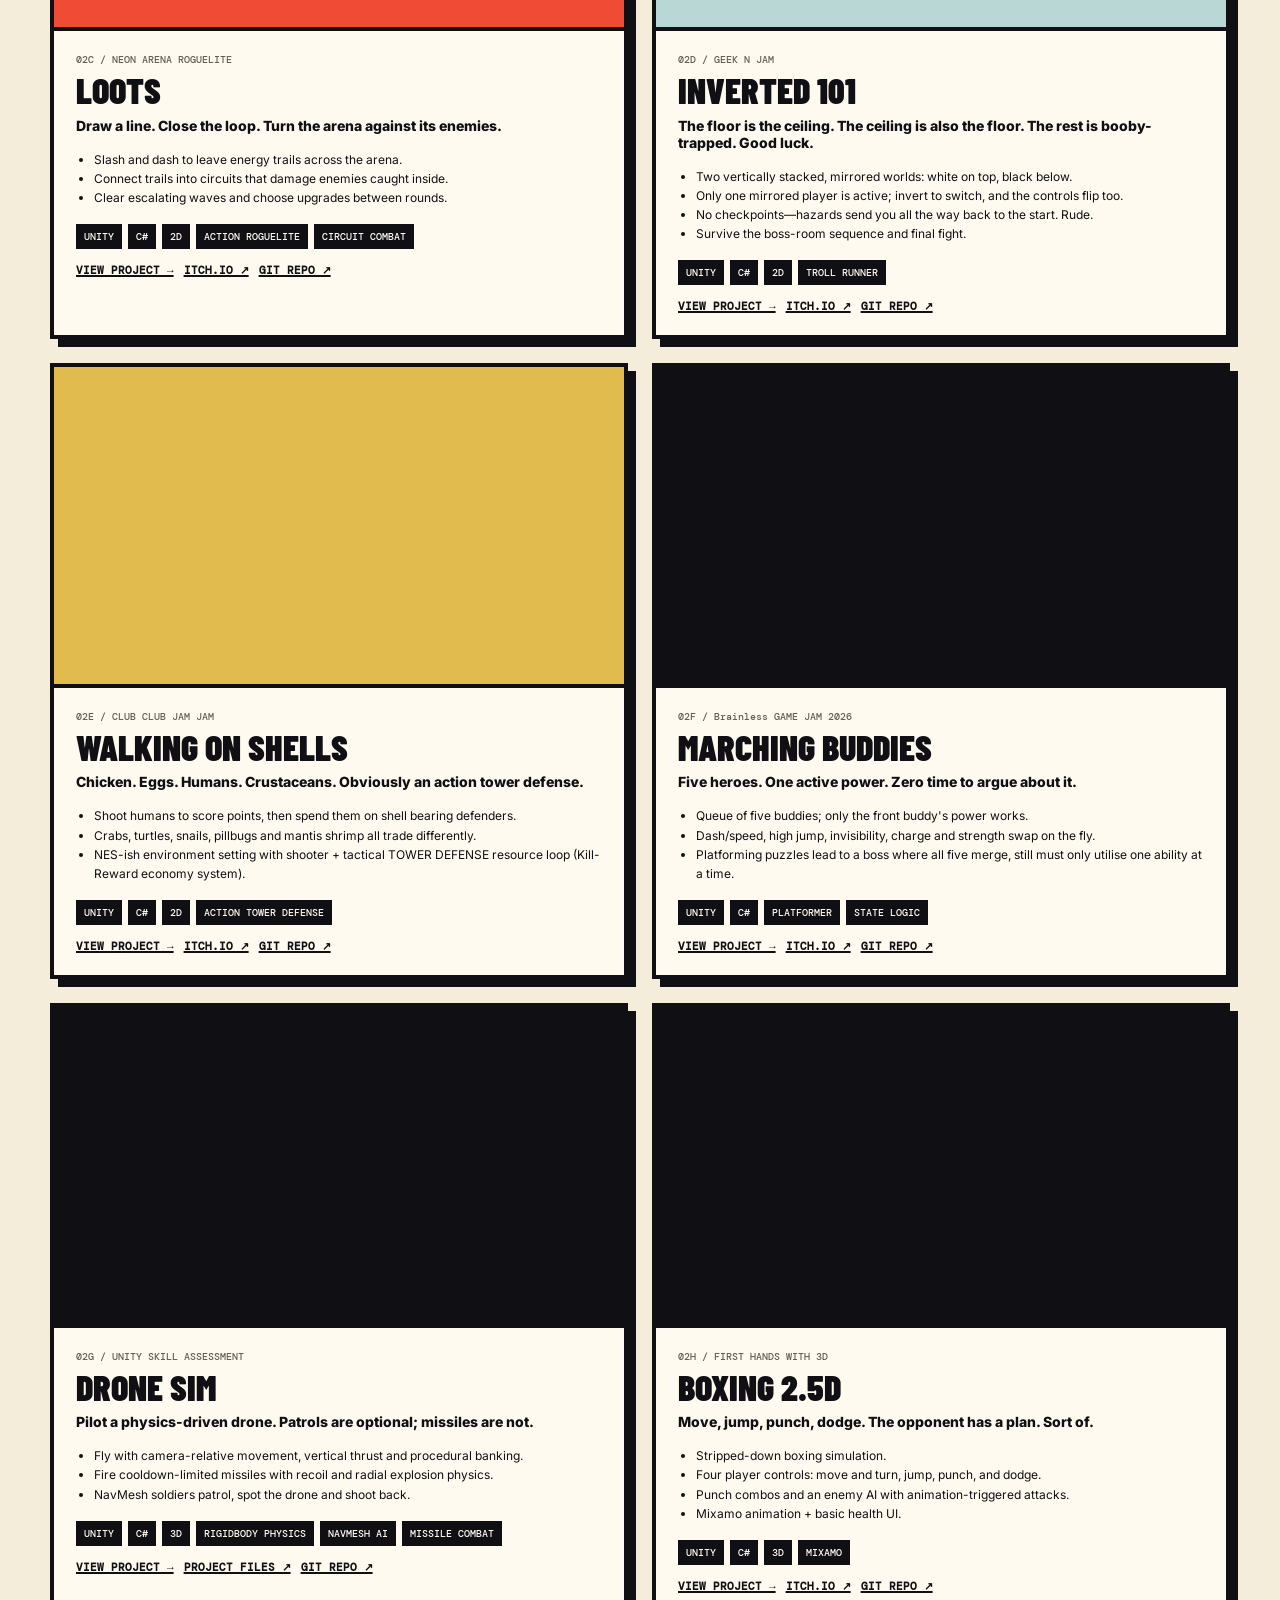
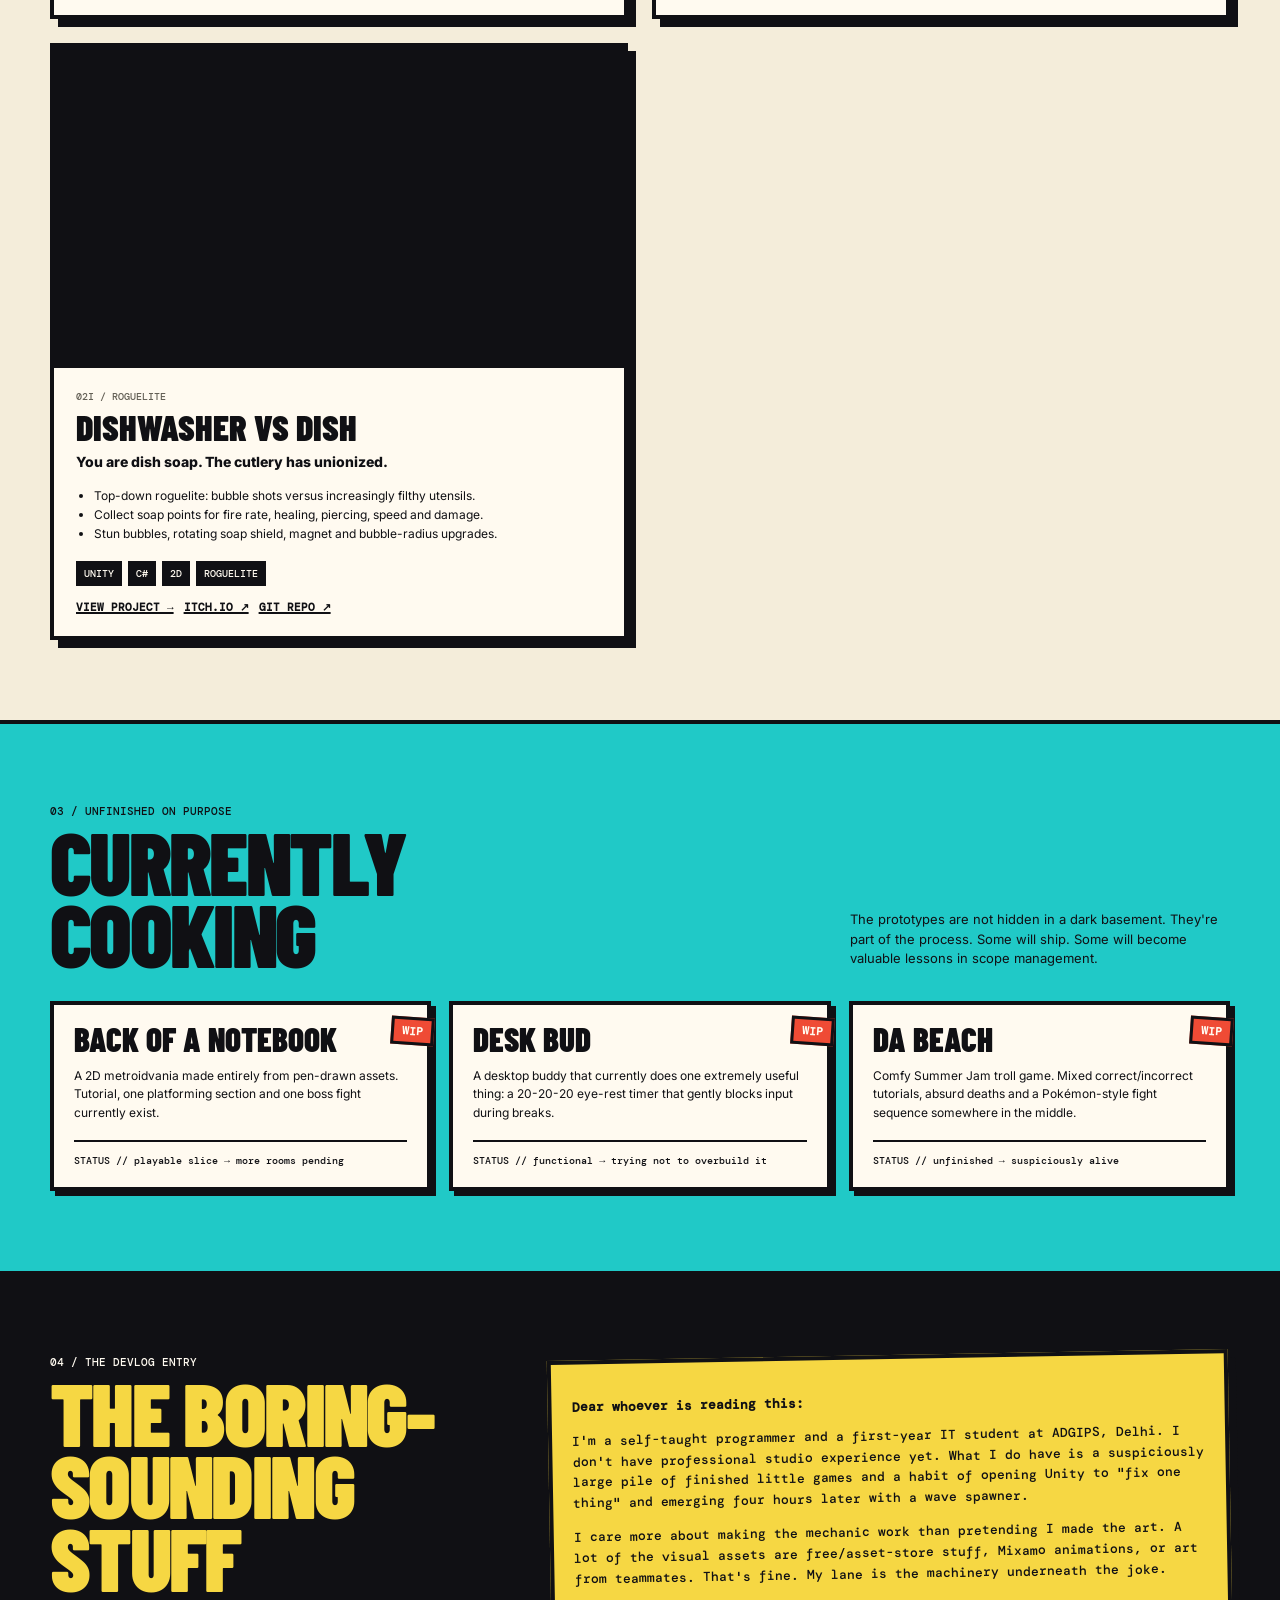
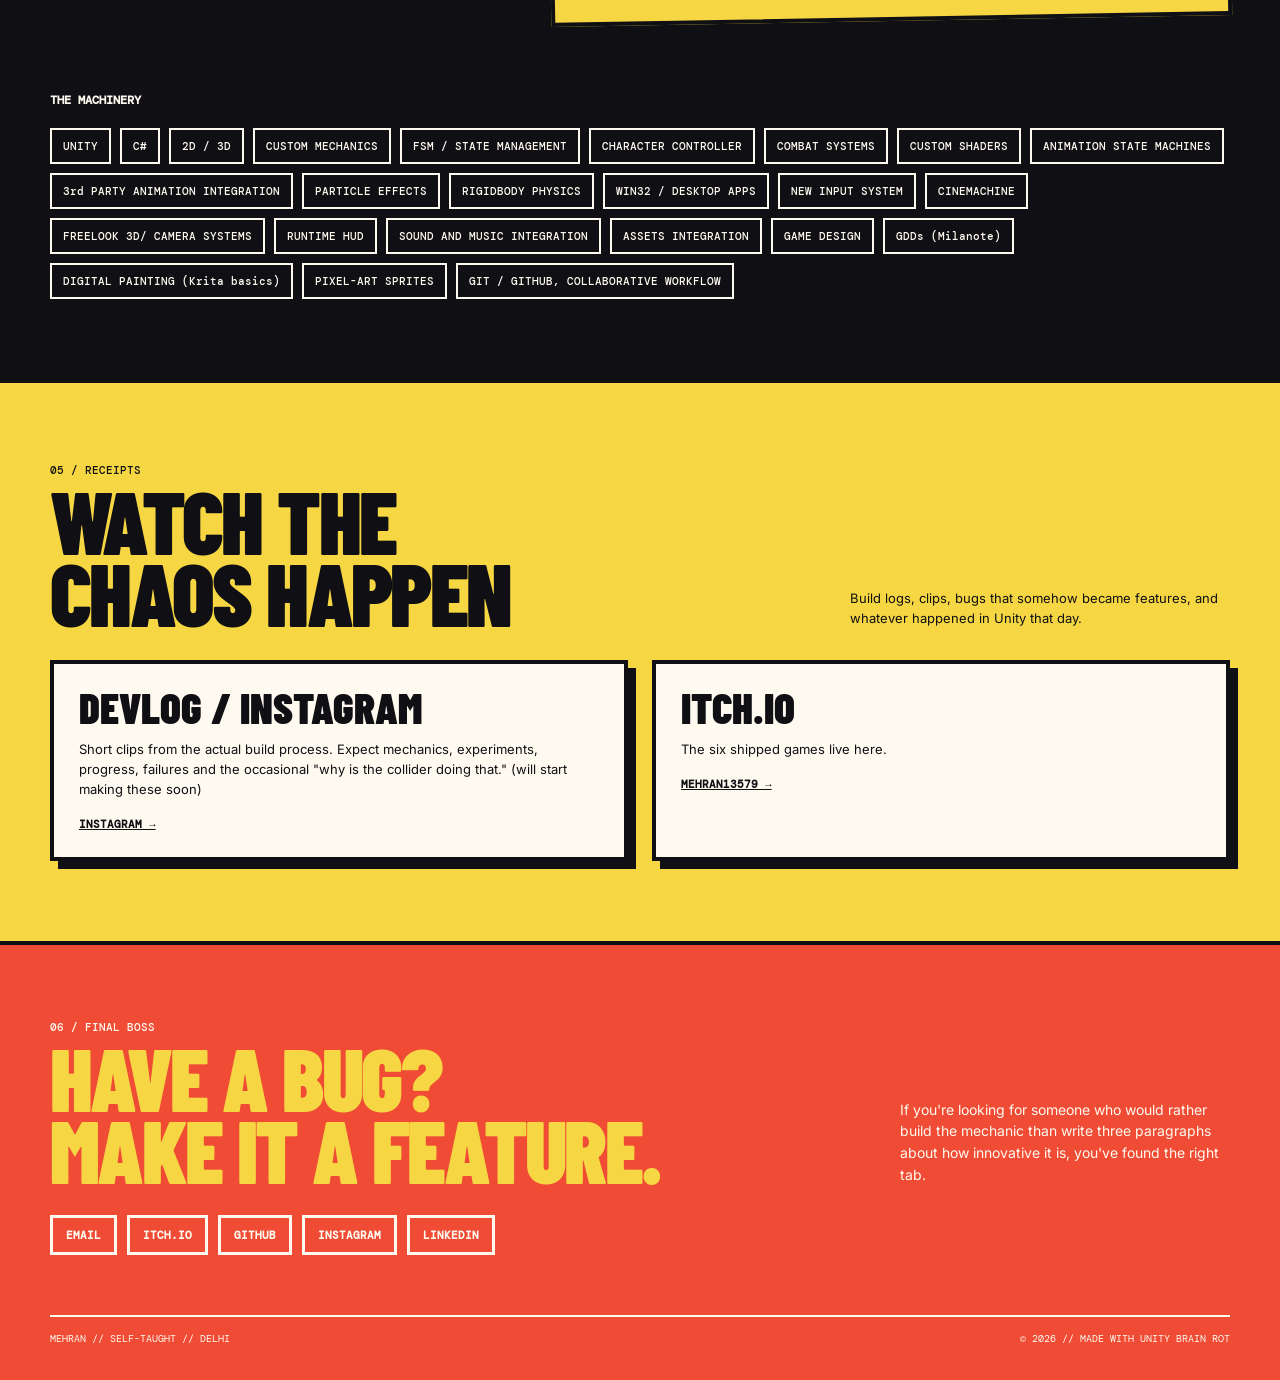
==== commit f9f9fe14: "ui fixes and ONE MORE PROJECT DUH" ====
--- a/index.html
+++ b/index.html
@@ -25,7 +25,7 @@
     <div>
       <div class="kicker">solo indie dev / first-year IT student / Delhi / self-taught / currently shipping things</div>
       <h1>I make games about <span class="stroke">knights</span>, chickens &amp; dish soap.</h1>
-      <p class="hero-copy"><span data-project-count="total">Seven</span> projects in the portfolio, including the technical centerpiece. Several unfinished prototypes lurking in the project folder. Zero studio experience. A frankly unreasonable amount of time spent making systems do stupid things.</p>
+      <p class="hero-copy"><span data-project-count="total">Nine</span> projects in the portfolio, including the technical centerpiece. Several unfinished prototypes lurking in the project folder. Zero studio experience. A frankly unreasonable amount of time spent making systems do stupid things.</p>
       <div class="tagline-options">
         <div class="tagline"><b>TAGLINE 01</b> — I make games about knights with railguns, chickens with shotguns, and dish soap fighting for its life.</div>
         <div class="tagline"><b>TAGLINE 02</b> — Programmer first. Indie dev second. Professional enemy of scope creep.</div>
@@ -78,7 +78,7 @@
 <section class="games" id="games">
 <div class="wrap">
   <div class="section-head">
-    <div><div class="eyebrow">02 / shipped games</div><h2>THE OTHER<br><span data-project-count="other">six</span></h2></div>
+    <div><div class="eyebrow">02 / shipped games</div><h2>THE OTHER<br><span data-project-count="other">Eight</span></h2></div>
     <div class="section-note">Small games, jam games, a weekend itch. Finished beats perfect.</div>
   </div>
   <div class="game-grid" id="game-grid"></div>
@@ -105,6 +105,8 @@
       <p>I'm a self-taught programmer and a first-year IT student at ADGIPS, Delhi. I don't have professional studio experience yet. What I do have is a suspiciously large pile of finished little games and a habit of opening Unity to "fix one thing" and emerging four hours later with a wave spawner.</p>
       <p>I care more about making the mechanic work than pretending I made the art. A lot of the visual assets are free/asset-store stuff, Mixamo animations, or art from teammates. That's fine. My lane is the machinery underneath the joke.</p>
     </div>
+  </div>
+  <div class="about-skills">
     <div class="skill-label">the machinery</div>
     <div class="skills">
       <span class="skill">UNITY</span><span class="skill">C#</span><span class="skill">2D / 3D</span><span class="skill">CUSTOM MECHANICS</span><span class="skill">FSM / STATE MANAGEMENT</span><span class="skill">CHARACTER CONTROLLER</span><span class="skill">COMBAT SYSTEMS</span><span class="skill">CUSTOM SHADERS</span><span class="skill">ANIMATION STATE MACHINES</span><span class="skill">3rd PARTY ANIMATION INTEGRATION</span><span class="skill">PARTICLE EFFECTS</span><span class="skill">RIGIDBODY PHYSICS</span><span class="skill">WIN32 / DESKTOP APPS</span><span class="skill">NEW INPUT SYSTEM</span><span class="skill">CINEMACHINE</span><span class="skill">FREELOOK 3D/ CAMERA SYSTEMS</span><span class="skill">RUNTIME HUD</span><span class="skill">SOUND AND MUSIC INTEGRATION</span><span class="skill">ASSETS INTEGRATION</span><span class="skill">GAME DESIGN</span><span class="skill">GDDs (Milanote)</span><span class="skill">DIGITAL PAINTING (Krita basics)</span><span class="skill">PIXEL-ART SPRITES</span><span class="skill">GIT / GITHUB, COLLABORATIVE WORKFLOW</span>
--- a/css/style.css
+++ b/css/style.css
@@ -105,6 +105,7 @@
 
 .about{background:var(--ink);color:var(--white)}
 .about-grid{display:grid;grid-template-columns:.8fr 1.2fr;gap:45px}
+.about-skills{grid-column:1/-1}
 .about h2{color:var(--yellow)}
 .devlog{border:var(--border);padding:20px;background:var(--yellow);color:var(--ink);box-shadow:var(--shadow);transform:rotate(-1deg)}
 .devlog p{font:500 13px/1.6 var(--mono)}
